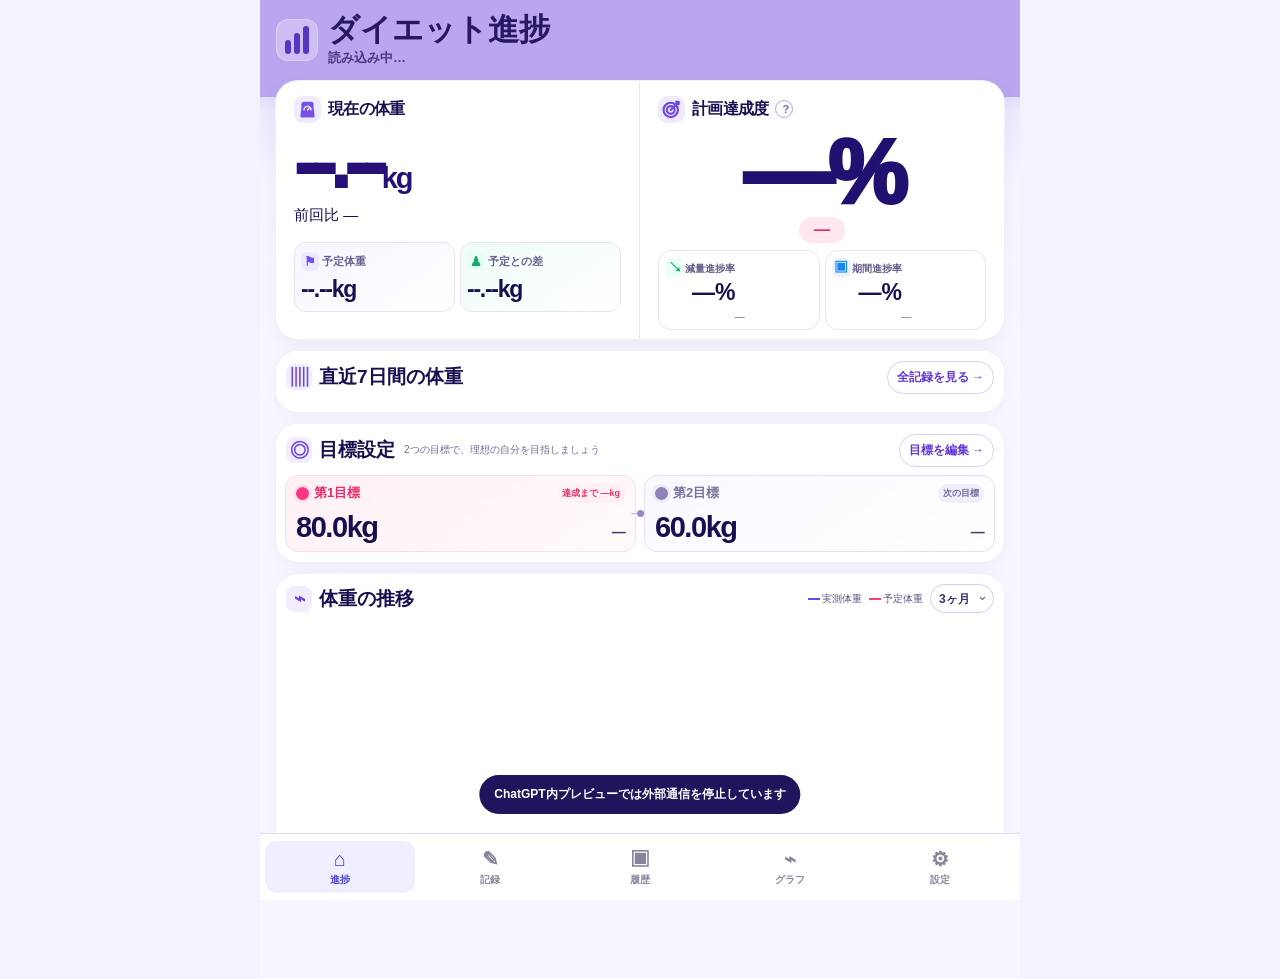
==== index.html @ a307d0df "Add files via upload" ====
<!doctype html>
<html lang="ja">
<head>
  <meta charset="utf-8">
  <meta name="viewport" content="width=device-width,initial-scale=1,viewport-fit=cover">
  <meta name="theme-color" content="#7350e4">
  <meta http-equiv="Cache-Control" content="no-cache, no-store, must-revalidate">
  <meta http-equiv="Pragma" content="no-cache">
  <meta http-equiv="Expires" content="0">
  <meta name="apple-mobile-web-app-capable" content="yes">
  <meta name="apple-mobile-web-app-status-bar-style" content="default">
  <meta name="apple-mobile-web-app-title" content="ダイエット進捗">
  <meta name="diet-dashboard-build" content="v19-plan2-gap2-green-compact-header">
  <link rel="manifest" href="manifest.webmanifest">
  <link rel="apple-touch-icon" href="apple-touch-icon.png">
  <title>ダイエット進捗</title>
<style>
:root{
  --ink:#171052;--muted:#746e8b;--purple:#6e43dc;--purple2:#936bf0;--lav:#f2efff;
  --line:#dedcf0;--bg:#f4f6ff;--green:#0bb66e;--pink:#ff3f7c;--blue:#3473f3;
  --orange:#ff7a18;--red:#df4058;--shadow:0 8px 24px rgba(60,42,125,.08);
}
*{box-sizing:border-box}
html{background:#eef2ff;-webkit-text-size-adjust:100%}
body{margin:0;color:var(--ink);font-family:-apple-system,BlinkMacSystemFont,"Segoe UI","Hiragino Sans","Noto Sans JP",sans-serif;background:linear-gradient(#f7f5ff,#f2f5ff);-webkit-font-smoothing:antialiased}
button,input,select{font:inherit}
button{touch-action:manipulation}
.app{width:min(100%,760px);min-height:100%;margin:0 auto;padding-bottom:calc(84px + env(safe-area-inset-bottom));background:linear-gradient(#f8f7ff,#f2f5ff)}
.topbar{position:relative;overflow:hidden;color:#fff;background:linear-gradient(115deg,#6740d7,#9366f0 60%,#7049dd);padding:calc(18px + env(safe-area-inset-top)) 20px 22px;min-height:130px;box-shadow:0 8px 25px rgba(72,48,160,.14)}
.topbar.compact{min-height:104px}
.brand{display:flex;align-items:center;gap:16px}
.brand-bars{display:flex;align-items:end;gap:5px;height:52px}
.brand-bars i{display:block;width:12px;background:#fff;border-radius:4px}.brand-bars i:nth-child(1){height:25px}.brand-bars i:nth-child(2){height:38px}.brand-bars i:nth-child(3){height:50px}
.topbar h1{margin:0;font-size:34px;line-height:1.05;letter-spacing:.02em}
.topbar p{margin:10px 0 0 55px;font-size:15px;font-weight:700;opacity:.96}
.leaf{position:absolute;border:2px solid rgba(255,255,255,.16);border-radius:100% 0 100% 0;right:35px;top:12px;width:110px;height:56px;transform:rotate(-37deg)}
.page{display:none;padding:14px 12px 24px}.page.active{display:block}
.card{background:#fff;border:1px solid var(--line);border-radius:22px;box-shadow:var(--shadow);overflow:hidden;margin-bottom:14px}
.card-head{min-height:52px;padding:12px 16px;display:flex;align-items:center;justify-content:space-between;gap:10px;background:linear-gradient(90deg,#f0efff,#faf9ff 70%,#f1efff)}
.card-head h2{margin:0;font-size:20px}.card-head .more{border:1px solid #d9d3f4;background:#fff;color:#5b3bb9;border-radius:999px;padding:8px 11px;font-weight:800;font-size:12px}
.current-grid{display:grid;grid-template-columns:1.1fr .9fr}
.current-main{padding:16px 16px;border-right:1px solid var(--line)}
.current-label{font-size:12px;font-weight:800;color:#655b8b}
.big-weight{display:flex;align-items:baseline;gap:6px;margin-top:2px;color:#2a087f}.big-weight strong{font-size:56px;line-height:1;font-weight:900;letter-spacing:-.05em}.big-weight span{font-size:24px;font-weight:900}
.prev{margin-top:10px;font-size:15px}.prev b{font-size:20px;margin-left:6px}.good{color:var(--green)!important}.bad{color:var(--red)!important}.neutral{color:#77718b!important}
.quick-grid{display:grid;grid-template-columns:1fr 1fr;gap:7px;margin-top:11px}.quick{border:1px solid #e4e0f2;background:#faf9ff;border-radius:13px;padding:9px}.quick span{font-size:10px;font-weight:800;color:#75699c;display:block}.quick b{font-size:17px;display:block;margin-top:3px}
.goal-stack{padding:13px 13px}.goal-stack .title{font-size:12px;font-weight:800}.goal-stack .remain{font-size:27px;font-weight:900;margin:2px 0 8px}.goal-chip{display:inline-block;border-radius:999px;padding:4px 8px;font-size:10px;font-weight:900}.goal-chip.g1{background:#ffedf4;color:#e83470}.goal-chip.g2{background:#eefcf5;color:#0a9d61}.goal-line{margin-top:7px;padding-bottom:8px;border-bottom:1px solid #ece9f5}.goal-line:last-child{border:0;padding-bottom:0}.goal-line b{display:block;font-size:18px;margin-top:3px}
.recent-grid{display:grid;grid-template-columns:repeat(7,minmax(0,1fr));gap:5px;padding:9px}.recent{border:1px solid #dfe0f1;border-radius:12px;overflow:hidden;text-align:center}.recent .d{padding:6px 2px;background:#f4f4ff;font-size:10px;line-height:1.25}.recent .w{padding:8px 2px;font-size:12px;font-weight:900}.recent.sat .d{background:#eaf5ff;color:#1b6dde}.recent.sun .d{background:#fff0f5;color:#e62f63}
.progress-row{padding:10px 12px;border-top:1px solid #f0eef7}.progress-row:first-of-type{border-top:0}.phase2{background:linear-gradient(90deg,#effcf6,#fff)}.progress-title{display:flex;justify-content:space-between;gap:8px;align-items:center}.progress-title strong{font-size:16px}.progress-title span{font-size:12px;font-weight:900}.progress-barline{display:grid;grid-template-columns:1fr 56px;gap:8px;align-items:center;margin-top:8px}.track{height:16px;background:#e7e8ef;border-radius:99px;overflow:hidden}.fill{height:100%;border-radius:99px;background:linear-gradient(90deg,#7549e7,#a077ff)}.fill.green{background:linear-gradient(90deg,#19c980,#41df9d)}.pct{font-size:18px;font-weight:900;text-align:right}.caption{font-size:10px;margin-top:6px;color:#4a426a;line-height:1.35}
.stats{display:grid;grid-template-columns:repeat(2,minmax(0,1fr));gap:8px}.stat{min-height:104px;border-radius:18px;padding:11px;border:1px solid rgba(50,40,90,.05)}.stat span{display:block;font-size:11px;font-weight:900}.stat b{display:block;font-size:23px;margin-top:7px}.stat small{display:block;font-size:10px;margin-top:6px}.stat.pink{background:#fff0f5}.stat.mint{background:#ebfff5}.stat.peach{background:#fff1e6}.stat.blue{background:#eef3ff}
.section-title{font-size:19px;font-weight:900;margin:3px 2px 12px}
.note{font-size:12px;color:var(--muted);line-height:1.6}
.action{border:0;border-radius:16px;padding:13px 18px;font-weight:900}.primary{background:linear-gradient(180deg,#5d92ff,#2f6fe8);color:#fff;box-shadow:0 7px 16px rgba(47,111,232,.25)}.secondary{background:#f1eeff;color:#5635af}.danger{background:#fff0f2;color:#cc334b;border:1px solid #ffcfd7}
.record-card{padding:14px}.segment{display:grid;grid-template-columns:1fr 1fr;gap:8px;background:#f3f2fa;border-radius:16px;padding:5px}.segment button{border:0;border-radius:12px;padding:11px;font-weight:900;background:transparent;color:#6e6880}.segment button.active{background:#fff;color:#2e62d8;box-shadow:0 2px 8px rgba(45,49,100,.12)}.segment button.night.active{color:#5643bd}
.date-row{display:flex;align-items:center;gap:8px;margin-top:12px}.date-row input{min-width:0;flex:1;border:1px solid #ddd9ed;border-radius:12px;padding:10px 12px;font-size:16px;color:var(--ink);background:#fff}
.entry-fields{display:grid;gap:10px;margin-top:14px}.entry-field{border:2px solid transparent;background:#f6f6fb;border-radius:16px;padding:10px 12px;display:flex;align-items:center;justify-content:space-between;gap:10px;cursor:pointer}.entry-field.active{border-color:#f1c942;background:#fff7ca}.entry-field span{font-size:13px;font-weight:900}.entry-main{display:flex;align-items:center;gap:10px}.entry-value{font-variant-numeric:tabular-nums;font-size:26px;font-weight:900;white-space:nowrap}.entry-value small{font-size:13px}.entry-back{border:1px solid #dfd8a7;background:#fff9dd;color:#7c6100;border-radius:10px;min-width:40px;height:40px;font-size:18px;font-weight:900;display:inline-flex;align-items:center;justify-content:center}.keypad{display:grid;grid-template-columns:repeat(3,1fr);gap:7px;margin-top:15px}.keypad button{border:1px solid #e2e0ee;background:#fff;border-radius:13px;height:54px;font-size:23px;font-weight:900;box-shadow:0 2px 5px rgba(30,25,70,.05)}.record-actions{display:grid;grid-template-columns:1fr;gap:9px;margin-top:14px}.record-actions .action{width:100%}.edit-delete{display:none}.edit-delete.show{display:block}
.success-box{display:none;margin-top:12px;padding:12px;border-radius:14px;background:#ecfff4;color:#08774a;font-size:13px;font-weight:800}.success-box.show{display:block}
.history-tools{display:flex;gap:8px;justify-content:space-between;align-items:center;margin-bottom:8px}.history-tools button{border:1px solid #d9d3f4;background:#fff;color:#5435b0;border-radius:999px;padding:7px 10px;font-weight:800;font-size:12px}.history-table{background:#fff;border:1px solid var(--line);border-radius:16px;overflow:hidden;box-shadow:0 3px 12px rgba(55,42,120,.04)}.history-head,.history-tr{display:grid;grid-template-columns:1.15fr .8fr 1fr 1fr;gap:0;align-items:stretch}.history-head{background:#f7f6ff;border-bottom:1px solid var(--line)}.history-head div{padding:9px 6px;font-size:11px;font-weight:900;text-align:center;color:#5c5684}.history-tr{border-bottom:1px solid #efedf7}.history-tr:last-child{border-bottom:0}.history-cell{padding:8px 6px;font-size:12px;display:flex;align-items:center;justify-content:center;text-align:center;line-height:1.25}.history-cell.date{font-weight:800}.history-cell.plan{color:#6c48d8;font-weight:800}.history-slot{border:0;background:transparent;color:inherit;display:flex;flex-direction:column;align-items:center;justify-content:center;padding:8px 4px;font:inherit;line-height:1.2;width:100%}.history-slot b{font-size:15px}.history-slot small{font-size:10px;color:#6e6880;margin-top:2px}.history-slot.empty{color:#aaa6b5}.history-slot.empty small{color:#aaa6b5}
.graph-card{padding:12px}.tabs{display:grid;grid-template-columns:repeat(5,1fr);border:1px solid #d7d3eb;border-radius:13px;overflow:hidden}.tabs button{border:0;border-right:1px solid #d7d3eb;background:#fff;color:#30236e;padding:10px 2px;font-size:11px;font-weight:900}.tabs button:last-child{border:0}.tabs button.active{background:linear-gradient(90deg,#7650e3,#8a61e9);color:#fff}.legend{display:flex;gap:12px;flex-wrap:wrap;font-size:10px;margin:12px 2px}.legend i{display:inline-block;width:18px;border-top:3px solid #6947df;margin-right:4px}.legend i.plan{border-color:#ff5791;border-top-style:dashed}.chart{width:100%;height:auto;display:block}
.change-grid{display:grid;grid-template-columns:repeat(3,1fr);gap:8px;margin-top:10px}.change{background:#f7f6ff;border-radius:13px;padding:10px;text-align:center}.change span{font-size:10px;color:#77718b}.change b{display:block;margin-top:4px;font-size:17px}
.settings-card{padding:15px}.form-group{margin-bottom:16px}.form-group label{display:block;font-size:12px;font-weight:900;margin-bottom:7px}.form-grid{display:grid;grid-template-columns:1fr 1fr;gap:8px}.input{width:100%;border:1px solid #ddd9ed;background:#fff;border-radius:12px;padding:11px 12px;font-size:16px;color:var(--ink)}.setting-actions{display:grid;gap:9px}.auth-note{background:#fff9df;border:1px solid #f4df8b;border-radius:13px;padding:11px;font-size:11px;line-height:1.5;color:#705f22}
.cache-status{font-size:10px;color:#77718b;margin-top:8px}
.bottom-nav{position:fixed;left:50%;transform:translateX(-50%);bottom:0;width:min(100%,760px);z-index:50;display:grid;grid-template-columns:repeat(5,1fr);background:rgba(255,255,255,.96);border-top:1px solid #dedcf0;padding:7px 5px calc(7px + env(safe-area-inset-bottom));backdrop-filter:blur(12px)}
.bottom-nav button{border:0;background:transparent;color:#8a849b;min-height:52px;border-radius:12px;font-size:10px;font-weight:800}.bottom-nav button b{display:block;font-size:20px;line-height:1.1;margin-bottom:3px}.bottom-nav button.active{color:#4b43d4;background:#f0efff}
.toast{position:fixed;left:50%;bottom:calc(86px + env(safe-area-inset-bottom));transform:translateX(-50%) translateY(20px);z-index:80;background:#20155d;color:#fff;padding:11px 15px;border-radius:999px;font-size:12px;font-weight:800;opacity:0;pointer-events:none;transition:.2s;max-width:90%;text-align:center}.toast.show{opacity:1;transform:translateX(-50%) translateY(0)}
.modal-wrap{display:none;position:fixed;inset:0;z-index:100;background:rgba(20,14,55,.38);align-items:flex-end;justify-content:center}.modal-wrap.show{display:flex}.modal{width:min(100%,520px);background:#fff;border-radius:24px 24px 0 0;padding:20px 18px calc(18px + env(safe-area-inset-bottom));box-shadow:0 -10px 30px rgba(20,14,55,.2)}.modal h3{margin:0 0 8px;font-size:20px}.modal p{font-size:12px;color:var(--muted);line-height:1.5}.modal .action{width:100%;margin-top:10px}
.loading{opacity:.55}
@media(min-width:760px){.page{padding:18px 20px 30px}.stats{grid-template-columns:repeat(4,1fr)}.record-card{max-width:500px;margin-left:auto;margin-right:auto}.history-list{grid-template-columns:1fr 1fr}.topbar h1{font-size:40px}.big-weight strong{font-size:76px}.current-grid{grid-template-columns:1.15fr .85fr}}

/* ===== v12 home redesign: latest approved mockup ===== */
.home-dashboard .card{border-radius:24px}
.home-summary{overflow:hidden;background:rgba(255,255,255,.98)}
.home-summary-grid{display:grid;grid-template-columns:1.03fr .97fr}
.home-current{padding:18px 18px 16px;border-right:1px solid #e9e5f6;min-width:0}
.home-current-head,.achievement-head,.goal-section-head,.trend-head{display:flex;align-items:center;gap:10px;font-weight:900;color:#171052}
.home-current-head{font-size:17px}
.home-icon{width:34px;height:34px;border-radius:11px;display:grid;place-items:center;background:linear-gradient(145deg,#efeaff,#faf8ff);color:#7048e8;font-size:19px;flex:0 0 auto}
.home-weight{display:flex;align-items:baseline;white-space:nowrap;color:#261078;margin-top:12px;line-height:.95}
.home-weight strong{font-size:clamp(52px,14vw,78px);font-weight:950;letter-spacing:-.055em}
.home-weight span{font-size:clamp(22px,6vw,34px);font-weight:900;margin-left:3px}
.home-prev{margin-top:12px;font-size:16px;white-space:nowrap}.home-prev b{font-size:21px;margin-left:7px}
.home-mini-grid{display:grid;grid-template-columns:1fr 1fr;gap:8px;margin-top:15px}
.home-mini{padding:11px 10px;border:1px solid #e7e3f4;border-radius:16px;background:linear-gradient(180deg,#fbfaff,#f7f5ff);min-width:0}
.home-mini:nth-child(2){background:linear-gradient(180deg,#f3fff9,#f7fffb)}
.home-mini span{display:block;font-size:10px;font-weight:850;color:#6b6190}.home-mini b{display:block;font-size:20px;margin-top:4px;white-space:nowrap;letter-spacing:-.02em}
.achievement-panel{padding:18px 16px 15px;min-width:0}
.achievement-head{font-size:17px}.achievement-help{margin-left:auto;width:22px;height:22px;border:1px solid #bdb4dd;border-radius:50%;display:grid;place-items:center;font-size:12px;color:#7669aa}
.achievement-value{font-size:clamp(54px,15vw,82px);line-height:.96;font-weight:950;letter-spacing:-.055em;color:#21106f;text-align:center;margin:16px 0 7px;white-space:nowrap}
.achievement-status{width:max-content;margin:0 auto;padding:6px 18px;border-radius:999px;background:#ffe9f1;color:#e7336a;font-size:17px;font-weight:900}
.achievement-note{margin-top:12px;padding:10px 11px;border-radius:13px;background:#fff0f5;color:#dd315f;font-size:11px;font-weight:750;line-height:1.45}
.achievement-subgrid{display:grid;grid-template-columns:1fr 1fr;gap:8px;margin-top:10px}
.achievement-sub{border:1px solid #e5e2f2;border-radius:14px;padding:10px;background:#fff;min-width:0}.achievement-sub span{font-size:10px;font-weight:850;color:#645a88}.achievement-sub b{display:block;margin-top:4px;font-size:19px;white-space:nowrap}.achievement-sub small{display:block;margin-top:4px;font-size:9px;color:#7a748e}
.home-recent .card-head{min-height:48px}.home-recent .recent-grid{grid-template-columns:repeat(4,minmax(0,1fr));gap:8px;padding:10px 12px 12px}.home-recent .recent{border-radius:15px;min-width:0}.home-recent .recent .d{padding:7px 2px;font-size:11px}.home-recent .recent .w{padding:9px 2px;font-size:16px;white-space:nowrap;letter-spacing:-.025em}.home-recent .recent:nth-child(7){grid-column:auto!important}
.goal-settings-card .card-head{min-height:48px}.goal-settings-wrap{display:grid;grid-template-columns:1fr 1fr;gap:9px;padding:10px 12px 12px}.goal-box{position:relative;border:1px solid #e7e3f4;border-radius:16px;padding:12px;background:#fff;min-width:0}.goal-box.g1{background:linear-gradient(135deg,#fff7fa,#fff)}.goal-box.g2{background:linear-gradient(135deg,#f4fff9,#fff)}.goal-badge{display:inline-flex;align-items:center;gap:6px;border-radius:999px;padding:5px 9px;font-size:10px;font-weight:900}.goal-box.g1 .goal-badge{background:#ffe8f0;color:#e83268}.goal-box.g2 .goal-badge{background:#e8fff4;color:#0b9f64}.goal-box strong{display:block;font-size:26px;margin-top:8px;white-space:nowrap}.goal-box .date{font-size:12px;margin-top:5px;color:#37305d}.goal-box .remain-pill{position:absolute;right:9px;top:10px;padding:5px 7px;border-radius:10px;background:#fff0f5;color:#e7336a;font-size:9px;font-weight:900}
.home-trend-card .card-head{min-height:48px}.home-trend-card .graph-card{padding:10px 12px 12px;border:0;box-shadow:none;margin:0;border-radius:0}.home-trend-card .tabs{max-width:310px;margin-left:auto}.home-trend-card .tabs button{font-size:10px;padding:8px 2px}.home-trend-card .chart{max-height:260px}
.home-dashboard .stats,.home-dashboard .goals-panel-old{display:none!important}
@media(max-width:700px){
  .home-dashboard{padding-top:12px}
  .home-summary-grid{grid-template-columns:1fr 1fr}
  .home-current{padding:15px 13px 14px}
  .achievement-panel{padding:15px 12px 13px}
  .home-current-head,.achievement-head{font-size:15px;gap:7px}
  .home-icon{width:30px;height:30px;border-radius:9px;font-size:16px}
  .home-weight{margin-top:10px}.home-weight strong{font-size:clamp(45px,13vw,62px)}.home-weight span{font-size:clamp(19px,5vw,26px)}
  .home-prev{font-size:13px}.home-prev b{font-size:17px;margin-left:4px}
  .home-mini-grid{gap:6px;margin-top:12px}.home-mini{padding:9px 7px}.home-mini b{font-size:16px}
  .achievement-value{font-size:clamp(46px,14vw,65px);margin:14px 0 6px}.achievement-status{font-size:14px;padding:5px 14px}
  .achievement-note{font-size:9.5px;padding:8px;margin-top:10px}.achievement-subgrid{gap:6px}.achievement-sub{padding:8px 7px}.achievement-sub b{font-size:16px}.achievement-sub small{font-size:8px}
  .home-recent .recent-grid{grid-template-columns:repeat(4,minmax(0,1fr));gap:7px}.home-recent .recent{grid-column:auto!important}
  .goal-settings-wrap{grid-template-columns:1fr 1fr;gap:7px}.goal-box{padding:10px}.goal-box strong{font-size:22px}.goal-box .date{font-size:10px}.goal-box .remain-pill{font-size:8px;right:7px;top:8px}
}


/* ===== v13: final illustrated iPhone-home layout ===== */
:root{--ink:#161050;--muted:#786f97;--purple:#6d3fe7;--line:#e4e0f5;--shadow:0 6px 22px rgba(76,60,146,.065)}
html,body{background:#f2f3ff}
.app{background:linear-gradient(180deg,#f1f2ff 0%,#f7f8ff 100%);}
 .topbar{background:#b9a6ee;color:#281763;min-height:0;padding:calc(22px + env(safe-area-inset-top)) 20px 48px;isolation:isolate;box-shadow:none}
.topbar.compact{padding:calc(15px + env(safe-area-inset-top)) 18px 17px;min-height:0}
.topbar .brand{z-index:2;position:relative;gap:13px}
.topbar .brand-bars{height:48px;gap:5px}
.topbar .brand-bars i{width:12px}
.topbar .brand-bars i:nth-child(1){height:24px}.topbar .brand-bars i:nth-child(2){height:34px}.topbar .brand-bars i:nth-child(3){height:47px}
.topbar h1{font-size:clamp(25px,7.4vw,35px);font-weight:900;white-space:nowrap;letter-spacing:0}
.topbar p{position:relative;z-index:2;margin:10px 0 0 57px;font-size:clamp(12px,3.6vw,16px);font-weight:650;white-space:nowrap}

.page.home-dashboard{padding:0 11px 16px;position:relative;z-index:4;margin-top:-23px}
.home-dashboard .card{border:1px solid rgba(239,237,253,.85);border-radius:23px;background:#fff;margin-bottom:10px;box-shadow:0 6px 20px rgba(79,69,134,.055)}
.home-summary-grid{grid-template-columns:1fr 1fr}
.home-current{padding:10px 8px 11px 13px;border-right:1px solid #e8e5f4}
.achievement-panel{padding:10px 10px 9px 9px}
.home-current-head,.achievement-head{font-size:clamp(12px,3.5vw,16px);gap:7px;white-space:nowrap;letter-spacing:-.045em}
.home-icon{width:27px;height:27px;border-radius:9px;font-size:17px;background:#efebff;flex:0 0 27px;display:grid;place-items:center}
.home-icon svg{width:21px;height:21px}
.achievement-help{margin-left:0;width:18px;height:18px;flex:0 0 18px;background:#fff;font-size:11px;border:1.5px solid #b8a8e5;cursor:pointer}
.home-weight{margin-top:8px;gap:0;white-space:nowrap;max-width:100%;align-items:baseline}
.home-weight strong{font-size:clamp(35px,11.3vw,67px);font-weight:950;letter-spacing:-.074em}
.home-weight span{font-size:clamp(16px,4.45vw,26px);margin-left:1px;letter-spacing:-.075em}
.home-prev{font-size:clamp(11px,3vw,15px);margin-top:9px;white-space:nowrap}
.home-prev b{font-size:clamp(12px,3.8vw,17px);margin-left:2px;white-space:nowrap}
.home-mini-grid{margin-top:17px;gap:5px}
.home-mini{padding:9px 6px 8px;border-radius:12px;background:linear-gradient(145deg,#f7f5ff,#fff);min-height:57px}
.home-mini:nth-child(2){background:linear-gradient(145deg,#effcf8,#fff)}
.home-mini .mini-title{display:flex;align-items:center;gap:3px;min-width:0;white-space:nowrap}
.home-mini span{font-size:clamp(8px,2.5vw,11px);font-weight:850}
.home-mini .mini-icon{width:18px;height:19px;flex:0 0 18px;border-radius:6px;display:grid;place-items:center;font-size:13px;background:#edeaff;color:#734eea}
.home-mini .gap-icon{background:#e7fff2;color:#13aa72}
.home-mini b{margin-top:5px;font-size:clamp(13px,3.55vw,20px);white-space:nowrap;letter-spacing:-.045em}
.achievement-value{font-size:clamp(50px,15.3vw,85px);line-height:.9;margin:10px auto 3px;font-weight:950;letter-spacing:-.065em}
.achievement-status{background:#ffe6ef;color:#e42965!important;font-size:clamp(12px,3.3vw,16px);font-weight:900;padding:4px 15px}
.achievement-status.bad{background:#fff0e2;color:#cc5b2f!important}
.achievement-status.good{background:#eafbf2;color:#0a9d61!important}
.achievement-note{margin-top:8px;display:flex;align-items:center;gap:6px;padding:7px 6px;border-radius:11px;background:#fff0f5;color:#ec356e;font-weight:800;font-size:clamp(8px,2.15vw,11px);line-height:1.4}
.alert-mark{display:grid;place-items:center;width:17px;height:17px;flex:0 0 17px;border:2px solid #ff3782;border-radius:50%;font-size:11px}
.achievement-subgrid{gap:5px;margin-top:6px}
.achievement-sub{position:relative;padding:7px 4px 7px 6px;border-radius:13px;min-height:67px}
.achievement-sub .sub-icon{display:inline-grid;place-items:center;width:19px;height:19px;border-radius:6px;font-size:14px;font-weight:900;margin-right:1px}
.achievement-sub .sub-icon.mint{background:#ecfff6;color:#05af70}
.achievement-sub .sub-icon.blue{background:#e9f4ff;color:#1884ec}
.achievement-sub .sub-title{font-size:clamp(8px,2.2vw,10px);white-space:nowrap;display:inline}
.achievement-sub b{font-size:clamp(16px,4.4vw,23px);line-height:1.1;margin:3px 0 0 27px;white-space:nowrap}
.achievement-sub small{font-size:clamp(8px,2.1vw,10px);margin-top:5px;text-align:center;white-space:nowrap}
.home-dashboard .card-head{background:#fff;min-height:0;padding:10px 10px 7px;gap:6px}
.home-dashboard .card-head h2{display:flex;align-items:center;gap:7px;font-size:clamp(14px,3.7vw,19px);font-weight:900;white-space:nowrap}
.section-glyph{display:inline-grid;place-items:center;width:26px;height:26px;flex:0 0 26px;border-radius:8px;font-size:19px;background:#f1edff;color:#7046e7;line-height:1}
.home-dashboard .more{padding:7px 9px;font-size:clamp(9px,2.4vw,12px);white-space:nowrap;border-color:#d9cef7;color:#6236d6}
.home-recent .card-head{min-height:0}
.home-recent .recent-grid{grid-template-columns:repeat(4,minmax(0,1fr));gap:6px;padding:1px 9px 10px}
.home-recent .recent{border-radius:12px;min-width:0;background:linear-gradient(135deg,#f9f8ff,#fff)}
.home-recent .recent .d{background:transparent;padding:8px 1px 1px;font-size:clamp(9px,2.4vw,12px);line-height:1.25;white-space:nowrap}
.home-recent .recent .w{padding:1px 1px 8px;font-size:clamp(15px,4.2vw,21px);line-height:1.25;white-space:nowrap}
.home-recent .recent.sat{background:#eaf7ff;border-color:#c4e4ff}.home-recent .recent.sat .d{color:#1884e7}
.home-recent .recent.sun{background:#fff1f6;border-color:#ffd7e5}.home-recent .recent.sun .d{color:#f42e70}
.goal-settings-card .card-head{min-height:0}
.goal-head-note{font-size:clamp(8px,2.1vw,10px);font-weight:500;letter-spacing:0;color:#75699a;margin-left:2px;white-space:nowrap}
.goal-settings-wrap{grid-template-columns:1fr 8px 1fr;gap:0;padding:1px 9px 10px;align-items:stretch}
.goal-box{padding:8px 10px;border-radius:13px;min-width:0}
.goal-box.g1{background:linear-gradient(145deg,#fff1f6,#fffafa);border-color:#ffdce7}
.goal-box.g2{background:linear-gradient(145deg,#f9f8ff,#fff);border-color:#e5def6}
.goal-label{display:flex;align-items:center;gap:5px;white-space:nowrap;font-size:clamp(10px,2.7vw,13px);font-weight:900}
.goal-box.g1 .goal-label{color:#eb2b6b}.goal-box.g2 .goal-label{color:#77719e}
.goal-dot{width:13px;height:13px;flex:0 0 13px;border-radius:50%;background:#ff3783;box-shadow:0 0 0 3px #ffe3ed}
.g2 .goal-dot{background:#9183ba;box-shadow:0 0 0 3px #efecfb}
.goal-box .remain-pill{position:static;padding:3px 5px;border-radius:9px;margin-left:auto;font-size:clamp(7px,1.9vw,9px);white-space:nowrap}
.goal-details{display:flex;align-items:baseline;gap:4px;justify-content:space-between;white-space:nowrap;margin:9px 0 0}
.goal-box strong{display:block;white-space:nowrap;font-size:clamp(17px,4.5vw,24px);margin:0;letter-spacing:-.05em;line-height:1.1}
.goal-box .date{font-size:clamp(8px,2.1vw,11px);white-space:nowrap;color:#463966;margin:0;font-weight:650;letter-spacing:-.06em}
.goal-connector{display:flex;align-items:center;justify-content:center;position:relative}.goal-connector:before{content:'';height:1px;width:18px;background:#c1b3e5;position:absolute}.goal-connector span{width:7px;height:7px;border-radius:50%;background:#9886c8;z-index:1}
.home-trend-card .card-head{display:flex;align-items:center;flex-wrap:wrap;gap:4px;padding-bottom:2px}
.trend-ctrl{margin-left:auto;display:flex;align-items:center;gap:7px;min-width:0}
.trend-legend{display:flex;align-items:center;gap:7px;color:#5d527f;font-size:clamp(8px,2.15vw,10px);white-space:nowrap}
.trend-legend span{display:inline-flex;align-items:center;gap:2px}.trend-legend i{display:inline-block;width:12px;border-top:2px solid #7047e6}.trend-legend .plan{border-top:2px dashed #fc3d7f}
.trend-select-label{position:relative;white-space:nowrap}.trend-select-label select{appearance:none;border:1px solid #d7cafa;border-radius:99px;padding:6px 18px 6px 8px;min-height:29px;background:#fff;font-size:clamp(10px,2.5vw,12px);font-weight:900;color:#43316c}.trend-select-label:after{content:'⌄';position:absolute;right:6px;top:4px;font-size:13px;color:#6957a0;pointer-events:none}
.home-trend-card .graph-card{padding:0 5px 5px}.home-trend-card svg.chart{width:100%;height:auto;display:block;max-height:none}
.home-dashboard .card:last-child{margin-bottom:5px}

/* v14: deliberately plain lavender header (no scenery or slogan). */
.topbar .brand-bars i{background:#5636be}
.topbar p{color:#33216f;opacity:1}
/* Planned weights are calculated at full precision and displayed with two decimals. */
.home-mini b{font-size:clamp(11px,3.15vw,17px);white-space:nowrap;letter-spacing:-.055em;font-variant-numeric:tabular-nums}
.home-mini .mini-icon{flex-shrink:0}
.history-cell.plan{font-variant-numeric:tabular-nums;white-space:nowrap}

/* ===== v16: unified header + goal-phase emphasis ===== */
.topbar{
  background:#b9a6ee;
  color:#281763;
  padding:calc(15px + env(safe-area-inset-top)) 16px 28px;
  border-radius:0 0 22px 22px;
  box-shadow:0 5px 16px rgba(74,55,139,.08);
}
.topbar.compact{padding:calc(11px + env(safe-area-inset-top)) 16px 13px;border-radius:0 0 18px 18px}
.topbar .brand{display:flex;align-items:center;gap:11px}
.topbar .brand-bars{
  width:46px;height:46px;flex:0 0 46px;padding:8px;
  display:flex;align-items:flex-end;justify-content:center;gap:3px;
  border-radius:14px;background:rgba(255,255,255,.38);
  box-shadow:inset 0 0 0 1px rgba(255,255,255,.34);
}
.topbar .brand-bars i{width:6px;border-radius:3px;background:#5636be}
.topbar .brand-bars i:nth-child(1){height:15px}.topbar .brand-bars i:nth-child(2){height:22px}.topbar .brand-bars i:nth-child(3){height:29px}
.topbar .brand-copy{min-width:0;display:flex;flex-direction:column;justify-content:center;gap:4px}
.topbar h1{font-size:clamp(24px,7vw,33px);line-height:1.05;letter-spacing:0;margin:0}
.topbar p{position:static;margin:0;font-size:clamp(11px,3.15vw,14px);line-height:1.25;font-weight:650;color:#4a397c;white-space:nowrap;overflow:hidden;text-overflow:ellipsis}
.page.home-dashboard{margin-top:-12px}
.goal-box{transition:border-color .18s ease,box-shadow .18s ease,opacity .18s ease}
.goal-box.current-goal{border-color:#c7baf3;box-shadow:0 0 0 2px rgba(105,72,219,.10)}
.goal-box.g2.current-goal{background:linear-gradient(145deg,#effcf6,#fff);border-color:#bfead5;box-shadow:0 0 0 2px rgba(11,182,110,.09)}
.goal-box.completed-goal{opacity:.78}
.goal2-status-pill{background:#f1eefb!important;color:#75699a!important}
.goal-box.g2.current-goal .goal2-status-pill{background:#e5faef!important;color:#078b55!important}
.goal-box.g1.completed-goal .remain-pill{background:#eafbf2;color:#078b55}
/* v18: force the seven recent cards into exactly 4 + 3 on iPhone widths. */
@media(max-width:700px){
  .home-recent .recent-grid{display:grid!important;grid-template-columns:repeat(4,minmax(0,1fr))!important;grid-template-rows:auto auto!important;grid-auto-flow:row!important;gap:6px!important}
  .home-recent .recent{min-width:0!important;width:auto!important}
  .home-recent .recent:nth-child(1){grid-column:1!important;grid-row:1!important}
  .home-recent .recent:nth-child(2){grid-column:2!important;grid-row:1!important}
  .home-recent .recent:nth-child(3){grid-column:3!important;grid-row:1!important}
  .home-recent .recent:nth-child(4){grid-column:4!important;grid-row:1!important}
  .home-recent .recent:nth-child(5){grid-column:1!important;grid-row:2!important}
  .home-recent .recent:nth-child(6){grid-column:2!important;grid-row:2!important}
  .home-recent .recent:nth-child(7){grid-column:3!important;grid-row:2!important}
}

/* retain normal tab and tools layout on the other four pages */
@media(min-width:640px){
  .page.home-dashboard{padding:0 15px 18px;margin-top:-12px}.home-current{padding:15px 18px}.achievement-panel{padding:15px 18px}
  .home-weight strong{font-size:70px}.home-weight span{font-size:29px}
  .home-mini b{font-size:23px}.achievement-value{font-size:90px}
  .home-recent .recent .d{font-size:14px}.home-recent .recent .w{font-size:23px}
  .goal-box strong{font-size:29px}.goal-box .date{font-size:14px}
}
@media(max-width:360px){
  .topbar{padding-left:15px;padding-right:15px}.topbar h1{font-size:25px}
  .page.home-dashboard{padding:0 7px 16px}.home-current{padding-left:10px;padding-right:6px}.achievement-panel{padding-left:7px;padding-right:7px}
  .home-weight strong{font-size:35px}.home-weight span{font-size:16px}
  .home-current-head,.achievement-head{font-size:12px;gap:4px}
  .home-mini b{font-size:11px}.achievement-sub .sub-title{font-size:8px}
  .goal-box{padding:7px}.goal-box strong{font-size:16px}.goal-box .date{font-size:8px}
  .goal-head-note{display:none}
}


/* ===== v19: authoritative mobile polish ===== */
/* Keep the header plain lavender, but visually connect it to the dashboard below. */
.topbar{
  background:#b9a6ee!important;
  border-radius:0!important;
  box-shadow:none!important;
  padding:calc(14px + env(safe-area-inset-top)) 14px 31px!important;
}
.topbar .brand{
  max-width:732px;
  margin:0 auto;
  padding:0 2px;
  gap:10px!important;
}
.topbar .brand-bars{
  width:42px!important;height:42px!important;flex:0 0 42px!important;
  padding:7px!important;border-radius:12px!important;
  background:rgba(255,255,255,.28)!important;
  box-shadow:inset 0 0 0 1px rgba(255,255,255,.24)!important;
}
.topbar .brand-bars i{width:6px!important}
.topbar .brand-bars i:nth-child(1){height:14px!important}
.topbar .brand-bars i:nth-child(2){height:21px!important}
.topbar .brand-bars i:nth-child(3){height:28px!important}
.topbar .brand-copy{gap:3px!important}
.topbar h1{font-size:clamp(23px,6.6vw,31px)!important;line-height:1.05!important}
.topbar p{font-size:clamp(10px,2.9vw,13px)!important;color:#4a397c!important}
main{
  background:linear-gradient(180deg,#d9d0f6 0,#ececff 34px,#f4f5ff 96px,#f7f8ff 180px);
}
.page.home-dashboard{
  margin-top:-17px!important;
  padding-top:0!important;
}
.home-dashboard .card:first-child{
  box-shadow:0 7px 20px rgba(79,69,134,.07)!important;
}
.topbar.compact{
  padding:calc(10px + env(safe-area-inset-top)) 14px 12px!important;
}

/* The old warning block must never occupy space, even if stale markup is present. */
.achievement-note{display:none!important;margin:0!important;padding:0!important;height:0!important;min-height:0!important;overflow:hidden!important}
.achievement-panel{padding-bottom:9px!important}
.achievement-subgrid{margin-top:7px!important}

/* Make the "先行" state unmistakably green. */
#achievementStatus.good{
  color:#078b55!important;
  background:#e5faef!important;
  border:1px solid #bfead5!important;
}

/* Planned weight and its gap are display-only rounded to 2 decimals. */
#homePlan,#homeGap{font-variant-numeric:tabular-nums}

@media(max-width:700px){
  .topbar{padding-left:11px!important;padding-right:11px!important}
  .topbar .brand{padding:0 3px}
  .page.home-dashboard{margin-top:-16px!important}
}

</style>
</head>
<body>
<div class="app" id="app">
  <header class="topbar" id="topbar">
    <div class="brand">
      <div class="brand-bars" aria-hidden="true"><i></i><i></i><i></i></div>
      <div class="brand-copy">
        <h1 id="pageTitle">ダイエット進捗</h1>
        <p id="pageSubtitle">読み込み中…</p>
      </div>
    </div>
  </header>

  <main>
    <section class="page active home-dashboard" data-page="home">
      <section class="card home-summary">
        <div class="home-summary-grid">
          <div class="home-current">
            <div class="home-current-head"><span class="home-icon scale-icon" aria-hidden="true"><svg viewBox="0 0 24 24" fill="none"><path d="M5 8V5.8C5 4.3 6.3 3 7.8 3h8.4C17.7 3 19 4.3 19 5.8V8M5.2 8h13.6l1.3 11.8c.1.8-.5 1.2-1.2 1.2H5.1c-.7 0-1.3-.4-1.2-1.2L5.2 8Z" fill="currentColor" opacity=".95"/><path d="M8 12.5a4 4 0 0 1 8 0" stroke="white" stroke-width="1.5" stroke-linecap="round"/><path d="M12 12.5l2-2" stroke="white" stroke-width="1.5" stroke-linecap="round"/></svg></span><span>現在の体重</span></div>
            <div class="home-weight"><strong id="homeWeight">--.--</strong><span>kg</span></div>
            <div class="home-prev" id="homePrev">前回比 —</div>
            <div class="home-mini-grid">
              <div class="home-mini"><div class="mini-title"><span class="mini-icon flag-icon" aria-hidden="true">⚑</span><span>予定体重</span></div><b id="homePlan">--.--kg</b></div>
              <div class="home-mini"><div class="mini-title"><span class="mini-icon gap-icon" aria-hidden="true">♟</span><span>予定との差</span></div><b id="homeGap">--.--kg</b></div>
            </div>
          </div>
          <div class="achievement-panel">
            <div class="achievement-head"><span class="home-icon" aria-hidden="true"><svg viewBox="0 0 24 24" fill="none"><circle cx="11.1" cy="12.5" r="8.2" stroke="currentColor" stroke-width="2.5"/><circle cx="11.1" cy="12.5" r="4.4" stroke="currentColor" stroke-width="2.5"/><path d="m11 12.5 9.2-9.2m-2.8 0h2.8v2.8" stroke="currentColor" stroke-width="2.5" stroke-linecap="round" stroke-linejoin="round"/></svg></span><span>計画達成度</span><button type="button" class="achievement-help" id="achievementHelp" aria-label="計画達成度の説明">?</button></div>
            <div class="achievement-value" id="achievementValue">—%</div>
            <div class="achievement-status" id="achievementStatus">—</div>
            <div class="achievement-subgrid">
              <div class="achievement-sub"><span class="sub-icon mint" aria-hidden="true">↘</span><span class="sub-title">減量進捗率</span><b id="weightProgressPct">—%</b><small id="weightProgressDetail">—</small></div>
              <div class="achievement-sub"><span class="sub-icon blue" aria-hidden="true">▣</span><span class="sub-title">期間進捗率</span><b id="timeProgressPct">—%</b><small id="timeProgressDetail">—</small></div>
            </div>
          </div>
        </div>
      </section>

      <section class="card home-recent">
        <div class="card-head"><h2><span class="section-glyph" aria-hidden="true">▥</span>直近7日間の体重</h2><button class="more" data-goto="history" type="button">全記録を見る →</button></div>
        <div id="recentGrid" class="recent-grid"></div>
      </section>

      <section class="card goal-settings-card">
        <div class="card-head"><h2><span class="section-glyph" aria-hidden="true">◎</span>目標設定<span class="goal-head-note">2つの目標で、理想の自分を目指しましょう</span></h2><button class="more" data-goto="settings" type="button">目標を編集 →</button></div>
        <div class="goal-settings-wrap">
          <article class="goal-box g1" id="goal1Box">
            <div class="goal-label"><span class="goal-dot"></span><span>第1目標</span><span class="remain-pill" id="goal1RemainPill">達成まで —kg</span></div>
            <div class="goal-details"><strong id="g1Top">80.0kg</strong><span class="date" id="g1DateTop">—</span></div>
          </article>
          <div class="goal-connector" aria-hidden="true"><span></span></div>
          <article class="goal-box g2" id="goal2Box">
            <div class="goal-label"><span class="goal-dot"></span><span>第2目標</span><span class="remain-pill goal2-status-pill" id="goal2StatusPill">次の目標</span></div>
            <div class="goal-details"><strong id="g2Top">60.0kg</strong><span class="date" id="g2DateTop">—</span></div>
          </article>
        </div>
      </section>

      <section class="card home-trend-card">
        <div class="card-head trend-header"><h2><span class="section-glyph" aria-hidden="true">⌁</span>体重の推移</h2><div class="trend-ctrl"><div class="trend-legend"><span><i class="actual"></i>実測体重</span><span><i class="plan"></i>予定体重</span></div><label class="trend-select-label"><select id="homeGraphSelect" aria-label="グラフ期間"><option value="1m">1ヶ月</option><option value="3m" selected>3ヶ月</option><option value="6m">6ヶ月</option><option value="1y">1年</option><option value="all">全期間</option></select></label></div></div>
        <div class="graph-card">
          <svg id="homeChartSvg" class="chart" viewBox="0 0 760 265" role="img" aria-label="実測体重と予定体重の推移"></svg>
        </div>
      </section>
    </section>

    <section class="page" data-page="record">
      <h2 class="section-title" id="recordHeading">体重記録</h2>
      <section class="card record-card">
        <div class="segment" aria-label="朝夜選択">
          <button type="button" id="slotMorning">☀　朝</button>
          <button type="button" class="night" id="slotNight">☾　夜</button>
        </div>
        <div class="date-row"><input type="date" id="recordDate"></div>

        <div class="entry-fields">
          <div class="entry-field active" id="weightField" role="button" tabindex="0">
            <span>体重</span>
            <div class="entry-main">
              <div class="entry-value"><b id="weightValue">0.0</b> <small>kg</small></div>
              <button type="button" class="entry-back" data-backspace-field="weight" aria-label="体重を1文字削除">⌫</button>
            </div>
          </div>
          <div class="entry-field" id="bodyFatField" role="button" tabindex="0">
            <span>体脂肪率</span>
            <div class="entry-main">
              <div class="entry-value"><b id="bodyFatValue">0.0</b> <small>%</small></div>
              <button type="button" class="entry-back" data-backspace-field="bodyFat" aria-label="体脂肪率を1文字削除">⌫</button>
            </div>
          </div>
        </div>

        <div class="keypad" id="keypad">
          <button type="button" data-key="1">1</button><button type="button" data-key="2">2</button><button type="button" data-key="3">3</button>
          <button type="button" data-key="4">4</button><button type="button" data-key="5">5</button><button type="button" data-key="6">6</button>
          <button type="button" data-key="7">7</button><button type="button" data-key="8">8</button><button type="button" data-key="9">9</button>
          <button type="button" data-key="C">C</button><button type="button" data-key="0">0</button><button type="button" data-key=".">.</button>
        </div>

        <div class="record-actions">
          <button class="action primary" type="button" id="saveRecord">保存する</button>
          <button class="action danger edit-delete" type="button" id="deleteRecord">この記録を削除</button>
        </div>
        <div class="success-box" id="recordSuccess"></div>
      </section>
    </section>

    <section class="page" data-page="history">
      <div class="history-tools">
        <h2 class="section-title" style="margin:0">全記録</h2>
        <button type="button" id="historySort">新しい順</button>
      </div>
      <p class="note">履歴は閲覧専用です。修正する場合は「記録」で同じ日付・朝／夜を選び、再度保存してください。</p>
      <div id="historyList"></div>
    </section>

    <section class="page" data-page="graph">
      <h2 class="section-title">グラフ</h2>
      <section class="card graph-card">
        <div class="tabs" id="graphTabs">
          <button type="button" data-range="1m">1ヶ月</button>
          <button type="button" data-range="3m" class="active">3ヶ月</button>
          <button type="button" data-range="6m">6ヶ月</button>
          <button type="button" data-range="1y">1年</button>
          <button type="button" data-range="all">全期間</button>
        </div>
        <div class="legend"><span><i></i>実測体重</span><span><i class="plan"></i>予定体重</span></div>
        <svg id="chartSvg" class="chart" viewBox="0 0 760 350" role="img" aria-label="体重グラフ"></svg>
        <div class="change-grid">
          <div class="change"><span>開始</span><b id="graphStart">—</b></div>
          <div class="change"><span>現在</span><b id="graphNow">—</b></div>
          <div class="change"><span>変化</span><b id="graphChange">—</b></div>
        </div>
      </section>
    </section>

    <section class="page" data-page="settings">
      <h2 class="section-title">設定</h2>
      <section class="card settings-card">
        <div class="form-group">
          <label>第1目標</label>
          <div class="form-grid"><input class="input" type="number" step="0.1" id="settingG1Weight" placeholder="80"><input class="input" type="date" id="settingG1Date"></div>
        </div>
        <div class="form-group">
          <label>第2目標</label>
          <div class="form-grid"><input class="input" type="number" step="0.1" id="settingG2Weight" placeholder="60"><input class="input" type="date" id="settingG2Date"></div>
        </div>
        <div class="form-group">
          <label>朝 → 夜の自動切替時刻</label>
          <input class="input" type="time" id="settingCutoff" value="12:00">
          <p class="note">例：12:00なら11:59までは「朝」、12:00以降は「夜」を自動選択。入力画面では手動変更できます。</p>
        </div>
        <div class="form-group">
          <label>書き込みPIN</label>
          <input class="input" type="password" inputmode="numeric" id="settingPin" placeholder="Apps ScriptのsetupWebApp()で発行">
          <label style="margin-top:8px"><input type="checkbox" id="rememberPin" checked> この端末に認証情報を保存する</label>
          <div class="auth-note">閲覧は公開のまま、記録・修正・削除・設定変更だけPINで保護します。PINはGitHubには保存しません。</div>
        </div>
        <div class="setting-actions">
          <button class="action primary" type="button" id="saveSettings">設定を保存</button>
          <button class="action secondary" type="button" id="exportCsv">全記録をCSVで保存</button>
          <button class="action secondary" type="button" id="clearCache">表示キャッシュを削除</button>
        </div>
        <div class="cache-status" id="cacheStatus">—</div>
      </section>
    </section>
  </main>

  <nav class="bottom-nav" aria-label="メインメニュー">
    <button type="button" class="active" data-nav="home"><b>⌂</b>進捗</button>
    <button type="button" data-nav="record"><b>✎</b>記録</button>
    <button type="button" data-nav="history"><b>▣</b>履歴</button>
    <button type="button" data-nav="graph"><b>⌁</b>グラフ</button>
    <button type="button" data-nav="settings"><b>⚙</b>設定</button>
  </nav>
</div>

<div class="toast" id="toast"></div>

<div class="modal-wrap" id="authModal">
  <div class="modal">
    <h3>書き込みPIN</h3>
    <p>記録の保存・修正・削除にはPINが必要です。Apps Scriptで <b>setupWebApp()</b> を実行したときに表示された8桁PINを入力してください。</p>
    <input class="input" type="password" inputmode="numeric" id="authPinInput" placeholder="8桁PIN">
    <label style="display:block;margin-top:10px;font-size:12px"><input type="checkbox" id="authRemember" checked> この端末に保存する</label>
    <button class="action primary" type="button" id="authConfirm">認証して続ける</button>
    <button class="action secondary" type="button" id="authCancel">キャンセル</button>
  </div>
</div>

<script>
(() => {
  'use strict';
  const ENDPOINT = 'https://script.google.com/macros/s/AKfycbxoMuA6HS8QmWP4GtXbBt3RiQjuwxhW1rLgyrYNNnJ9q0IJoGio9xy33-FCiv-t9O-4/exec';
  const CACHE_KEY = 'diet-dashboard-data-v12';
  const AUTH_KEY = 'diet-dashboard-auth-v1';
  const weekday = ['日','月','火','水','木','金','土'];
  const titles = {
    home:['ダイエット進捗',''],
    record:['体重記録',null],
    history:['体重の記録','予定体重と朝／夜の全記録'],
    graph:['グラフ','実測体重と予定体重の推移'],
    settings:['設定','目標と入力方法の設定']
  };
  const $ = id => document.getElementById(id);

  let data = null;
  let graphRange = '3m';
  let homeGraphRange = '3m';
  let historyNewest = false;
  let page = 'home';
  let record = { date:'', slot:'朝', weight:'', bodyFat:'', active:'weight', editing:false, manualSlot:false };
  let authResolver = null;
  let goal1CacheSource = null;
  let goal1CacheDate = null;

  const allowNetwork = location.hostname.endsWith('github.io') || location.protocol === 'file:' || location.hostname === 'localhost' || location.hostname === '127.0.0.1';

  function localIso(d=new Date()){
    return `${d.getFullYear()}-${String(d.getMonth()+1).padStart(2,'0')}-${String(d.getDate()).padStart(2,'0')}`;
  }
  function fmtDate(iso){
    if(!iso) return '—';
    const [y,m,d]=iso.split('-').map(Number), dt=new Date(y,m-1,d);
    return `${y}/${m}/${d}（${weekday[dt.getDay()]}）`;
  }
  function fmtShort(iso){
    const [y,m,d]=iso.split('-').map(Number), dt=new Date(y,m-1,d);
    return `${m}/${d}<br>(${weekday[dt.getDay()]})`;
  }
  function hasValue(v){ return v !== null && v !== '' && typeof v !== 'undefined' && Number.isFinite(Number(v)); }
  function num(v,d=1){ return hasValue(v) ? Number(v).toFixed(d) : null; }
  function kg(v,d=1){ const n=num(v,d); return n===null?'—':`${n} kg`; }
  function pct(v){ return `${(Math.max(0,Math.min(1,Number(v)||0))*100).toFixed(1)}%`; }

  function toast(msg){
    const el=$('toast'); el.textContent=msg; el.classList.add('show');
    clearTimeout(toast.t); toast.t=setTimeout(()=>el.classList.remove('show'),2200);
  }

  function navigate(next){
    page=next;
    document.querySelectorAll('.page').forEach(x=>x.classList.toggle('active',x.dataset.page===next));
    document.querySelectorAll('[data-nav]').forEach(x=>x.classList.toggle('active',x.dataset.nav===next));
    $('pageTitle').textContent=titles[next][0];
    const subtitle=titles[next][1];
    if(subtitle===null){
      $('pageSubtitle').textContent='';
      $('pageSubtitle').hidden=true;
    }else{
      $('pageSubtitle').hidden=false;
      $('pageSubtitle').textContent=subtitle || (data ? `最終更新 ${data.generatedAt}` : '読み込み中…');
    }
    $('topbar').classList.toggle('compact',next!=='home');
    history.replaceState(null,'','#'+next);
    if(next==='record' && !record.date) resetRecord();
    if(next==='graph') drawGraph();
    if(next==='home' && data) drawHomeGraph();
    if(next==='history') renderHistory();
    window.scrollTo({top:0,behavior:'smooth'});
  }

  function loadCached(){
    try{
      const raw=localStorage.getItem(CACHE_KEY); if(!raw) return false;
      const parsed=JSON.parse(raw); if(!parsed || !parsed.payload) return false;
      data=parsed.payload; renderAll();
      $('cacheStatus').textContent=`端末キャッシュ: ${new Date(parsed.savedAt).toLocaleString('ja-JP')}`;
      return true;
    }catch(e){ return false; }
  }
  function saveCache(payload){
    try{ localStorage.setItem(CACHE_KEY,JSON.stringify({savedAt:Date.now(),payload})); }catch(e){}
  }

  function api(params={},timeout=30000){
    return new Promise((resolve,reject)=>{
      if(!allowNetwork){ reject(new Error('プレビューでは外部通信を停止しています。GitHub Pagesで確認してください。')); return; }
      const cb=`dietCb_${Date.now()}_${Math.floor(Math.random()*9999)}`;
      const s=document.createElement('script');
      const q=new URLSearchParams(Object.assign({},params,{callback:cb,_:Date.now()}));
      const timer=setTimeout(()=>done(new Error('データ取得がタイムアウトしました。')),timeout);
      function done(err,res){ clearTimeout(timer); try{delete window[cb]}catch(e){}; s.remove(); err?reject(err):resolve(res); }
      window[cb]=res=>done(null,res);
      s.onerror=()=>done(new Error('Apps Scriptへの接続に失敗しました。'));
      s.src=`${ENDPOINT}?${q.toString()}`;
      document.head.appendChild(s);
    });
  }

  async function refresh(silent=false){
    try{
      if(!silent && !data) document.body.classList.add('loading');
      const res=await api({action:'read'});
      if(!res || res.ok===false) throw new Error(res&&res.error?res.error:'データ形式が不正です。');
      data=res; saveCache(data); renderAll();
    }catch(e){
      if(!data) toast(e.message||String(e));
    }finally{ document.body.classList.remove('loading'); }
  }

  function renderAll(){
    if(!data) return;
    if(page==='home') $('pageSubtitle').textContent=`最終更新 ${data.generatedAt}`;
    renderHome(); renderHistory(); renderSettings(); drawHomeGraph(); if(page==='graph') drawGraph();
  }

  // Planned weights are calculated locally at full precision and rounded only for display. Phase 2 becomes the active goal when the recorded daily weight
  // (lighter of morning/evening) first reaches Goal 1. If Goal 1 is reached
  // early, the phase-2 curve is brought forward to that achievement date while
  // the final Goal 2 deadline remains fixed. A late achievement never postpones
  // the final deadline: the original Goal 1 date remains the scheduled phase-2
  // start for the target curve.
  function pickedHistoryWeight(row){
    if(!row) return null;
    const am=hasValue(row.amWeight)?Number(row.amWeight):null;
    const pm=hasValue(row.pmWeight)?Number(row.pmWeight):null;
    if(am===null) return pm;
    if(pm===null) return am;
    return Math.min(am,pm);
  }
  function goal1AchievementDate(){
    if(!data || !data.goals) return null;
    if(data===goal1CacheSource) return goal1CacheDate;
    const threshold=Number(data.goals.goal1Weight);
    if(!Number.isFinite(threshold)) return null;
    let hit=null;
    for(const row of (data.history||[])){
      const w=pickedHistoryWeight(row);
      if(w!==null && w<=threshold && /^\d{4}-\d{2}-\d{2}$/.test(row.date||'') && (!hit || row.date<hit)) hit=row.date;
    }
    if(!hit && data.current && hasValue(data.current.weight) && Number(data.current.weight)<=threshold && /^\d{4}-\d{2}-\d{2}$/.test(data.current.date||'')) hit=data.current.date;
    goal1CacheSource=data;
    goal1CacheDate=hit;
    return hit;
  }
  function plannedWeightAtDate(iso){
    if(!data || !data.goals || !/^\d{4}-\d{2}-\d{2}$/.test(iso||'')) return null;
    const g=data.goals;
    const required=[g.startDate,g.goal1Date,g.goal2Date];
    if(required.some(v=>!/^\d{4}-\d{2}-\d{2}$/.test(v||''))) return null;
    const numbers=[g.startWeight,g.goal1Weight,g.goal2Weight].map(Number);
    if(numbers.some(v=>!Number.isFinite(v)||v<=0)) return null;
    const day=v=>{
      const [y,m,d]=v.split('-').map(Number);
      return Date.UTC(y,m-1,d)/86400000;
    };
    const phase=(date,start,end,from,to)=>{
      const total=Math.max(1,day(end)-day(start));
      const elapsed=Math.max(0,Math.min(total,day(date)-day(start)));
      return from*Math.pow(to/from,elapsed/total);
    };
    if(iso<=g.startDate) return numbers[0];

    const achieved=goal1AchievementDate();
    const earlyPhase2Start=achieved && achieved<g.goal1Date ? achieved : null;
    if(earlyPhase2Start){
      // Keep the original phase-1 benchmark for dates before the actual early
      // achievement; from the achievement date onward, immediately target Goal 2.
      if(iso<earlyPhase2Start) return phase(iso,g.startDate,g.goal1Date,numbers[0],numbers[1]);
      if(iso<=g.goal2Date) return phase(iso,earlyPhase2Start,g.goal2Date,numbers[1],numbers[2]);
      return numbers[2];
    }

    if(iso<=g.goal1Date) return phase(iso,g.startDate,g.goal1Date,numbers[0],numbers[1]);
    if(iso<=g.goal2Date) return phase(iso,g.goal1Date,g.goal2Date,numbers[1],numbers[2]);
    return numbers[2];
  }
  function getTodayPlanWeight(){
    return plannedWeightAtDate(localIso());
  }

  function renderHome(){
    const c=data.current,g=data.goals,p=data.plan;
    $('homeWeight').textContent=num(c.weight,2)||'--.--';
    if(hasValue(c.previousDiff)){
      const d=Number(c.previousDiff), cls=d<0?'good':d>0?'bad':'neutral', arrow=d<0?'↓':d>0?'↑':'→', sign=d>0?'+':'';
      $('homePrev').innerHTML=`前回比 <b class="${cls}">${arrow} ${sign}${d.toFixed(2)}kg</b>`;
    } else $('homePrev').textContent='前回比 —';
    const plannedToday=getTodayPlanWeight();
    $('homePlan').textContent=hasValue(plannedToday)?`${Number(plannedToday).toFixed(2)}kg`:'—';
    const gap=hasValue(plannedToday)&&hasValue(c.weight)?Number(c.weight)-Number(plannedToday):null;
    $('homeGap').textContent=hasValue(gap)?`${gap>0?'+':''}${gap.toFixed(2)}kg`:'—';
    $('homeGap').className=gap===null?'neutral':gap<0?'good':gap>0?'bad':'neutral';

    $('g1Top').textContent=hasValue(g.goal1Weight)?`${Number(g.goal1Weight).toFixed(1)}kg`:'—';
    $('g2Top').textContent=hasValue(g.goal2Weight)?`${Number(g.goal2Weight).toFixed(1)}kg`:'—';
    $('g1DateTop').textContent=fmtDate(g.goal1Date); $('g2DateTop').textContent=fmtDate(g.goal2Date);
    const g1AchievedDate=goal1AchievementDate();
    const phase2Active=!!g1AchievedDate;
    $('goal1RemainPill').textContent=phase2Active?'✓ 達成':(hasValue(g.goal1Remaining)?`達成まで ${Number(g.goal1Remaining).toFixed(2)}kg`:'達成まで —');
    $('goal2StatusPill').textContent=phase2Active?'現在の目標':'次の目標';
    $('goal1Box').classList.toggle('current-goal',!phase2Active);
    $('goal1Box').classList.toggle('completed-goal',phase2Active);
    $('goal2Box').classList.toggle('current-goal',phase2Active);

    $('recentGrid').innerHTML=(data.recent7||[]).map(r=>{
      const [y,m,d]=r.date.split('-').map(Number), day=new Date(y,m-1,d).getDay();
      const weightText=hasValue(r.weight)?`${Number(r.weight).toFixed(1)}kg`:'—';
      const dateParts=r.date.split('-').map(Number);
      return `<div class="recent ${day===0?'sun':day===6?'sat':''}"><div class="d">${dateParts[1]}/${dateParts[2]}（${weekday[day]}）</div><div class="w">${weightText}</div></div>`;
    }).join('');

    const startW=Number(g.startWeight), currentW=Number(c.weight), plannedW=Number(plannedToday), goal1W=Number(g.goal1Weight);
    const actualLost=Math.max(0,startW-currentW);
    const plannedLost=Math.max(0,startW-plannedW);
    const totalToGoal=Math.max(0,startW-goal1W);
    const achievement=plannedLost>0 ? (actualLost/plannedLost)*100 : 100;
    const weightProgress=totalToGoal>0 ? Math.max(0,Math.min(100,(actualLost/totalToGoal)*100)) : 0;
    const today=localIso();
    const totalDays=Math.max(1,Math.round((new Date(g.goal1Date+'T00:00:00')-new Date(g.startDate+'T00:00:00'))/86400000));
    const elapsedDays=Math.max(0,Math.min(totalDays,Math.round((new Date(today+'T00:00:00')-new Date(g.startDate+'T00:00:00'))/86400000)));
    const timeProgress=(elapsedDays/totalDays)*100;
    $('achievementValue').textContent=`${Math.round(achievement)}%`;
    const status=$('achievementStatus');
    if(achievement>=110){status.textContent='♛ 先行';status.className='achievement-status good'}
    else if(achievement>=90){status.textContent='✓ 計画どおり';status.className='achievement-status'}
    else {status.textContent='△ 遅れ';status.className='achievement-status bad'}
    $('weightProgressPct').textContent=`${weightProgress.toFixed(0)}%`;
    $('weightProgressDetail').textContent=`${actualLost.toFixed(2)} / ${totalToGoal.toFixed(2)} kg`;
    $('timeProgressPct').textContent=`${timeProgress.toFixed(0)}%`;
    $('timeProgressDetail').textContent=`${elapsedDays} / ${totalDays} 日`;
  }

  function renderHistory(){
    if(!data) return;
    const rows=[...(data.history||[])].sort((a,b)=>historyNewest?b.date.localeCompare(a.date):a.date.localeCompare(b.date));
    $('historySort').textContent=historyNewest?'新しい順':'古い順';
    const slot=(date,name,w,bf)=>{
      const has=hasValue(w);
      return `<div class="history-slot ${has?'':'empty'}"><b>${has?Number(w).toFixed(1):'—'}</b><small>${hasValue(bf)?Number(bf).toFixed(1)+' %':'—'}</small></div>`;
    };
    $('historyList').innerHTML=`<div class="history-table"><div class="history-head"><div>日付</div><div>予定</div><div>朝<br>体重 / 体脂肪</div><div>夜<br>体重 / 体脂肪</div></div>${rows.map(r=>`<div class="history-tr"><div class="history-cell date">${fmtShort(r.date)}</div><div class="history-cell plan">${hasValue(plannedWeightAtDate(r.date))?plannedWeightAtDate(r.date).toFixed(2)+'kg':'—'}</div><div class="history-cell">${slot(r.date,'朝',r.amWeight,r.amBodyFat)}</div><div class="history-cell">${slot(r.date,'夜',r.pmWeight,r.pmBodyFat)}</div></div>`).join('')}</div>`;
  }

  function renderSettings(){
    if(!data) return;
    const g=data.goals,s=data.settings||{};
    $('settingG1Weight').value=g.goal1Weight; $('settingG1Date').value=g.goal1Date;
    $('settingG2Weight').value=g.goal2Weight; $('settingG2Date').value=g.goal2Date;
    $('settingCutoff').value=normalizeCutoff(s.morningCutoff);
    $('settingPin').value='';
    $('cacheStatus').textContent=`最終データ更新: ${data.generatedAt}`;
  }

  function normalizeCutoff(value){
    const raw=String(value??'').trim();
    let m=raw.match(/^(?:[01]\d|2[0-3]):[0-5]\d$/);
    if(m) return raw;
    m=raw.match(/\b([01]\d|2[0-3]):([0-5]\d)(?::[0-5]\d)?\b/);
    if(m) return `${m[1]}:${m[2]}`;
    return '12:00';
  }
  function autoSlot(){
    const cutoff=normalizeCutoff(data&&data.settings&&data.settings.morningCutoff);
    const [h,m]=cutoff.split(':').map(Number), now=new Date(), mins=now.getHours()*60+now.getMinutes();
    return mins<(h*60+m)?'朝':'夜';
  }
  function resetRecord(){
    record={date:localIso(),slot:autoSlot(),weight:'',bodyFat:'',active:'weight',editing:false,manualSlot:false};
    renderRecord();
  }
  function findHistory(date){ return data && data.history ? data.history.find(r=>r.date===date) : null; }
  function renderRecord(){
    $('recordDate').value=record.date; $('recordHeading').textContent=record.editing?'体重記録を修正':'体重記録';
    $('slotMorning').classList.toggle('active',record.slot==='朝'); $('slotNight').classList.toggle('active',record.slot==='夜');
    $('weightField').classList.toggle('active',record.active==='weight'); $('bodyFatField').classList.toggle('active',record.active==='bodyFat');
    $('weightValue').textContent=record.weight||'0.0'; $('bodyFatValue').textContent=record.bodyFat||'0.0';
    $('deleteRecord').classList.toggle('show',record.editing);
  }
  function setSlot(slot){
    record.slot=slot; record.manualSlot=true; record.editing=false;
    const r=findHistory(record.date);
    if(r){
      const morn=slot==='朝';
      const w=morn?r.amWeight:r.pmWeight, b=morn?r.amBodyFat:r.pmBodyFat;
      if(hasValue(w)){
        record.weight=String(w);
        record.bodyFat=hasValue(b)?String(b):'';
        record.editing=true;
      } else {
        record.weight='';
        record.bodyFat='';
      }
    } else {
      record.weight='';
      record.bodyFat='';
    }
    renderRecord();
  }
  function backspaceActive(field){
    const target=field||record.active;
    const v=String(record[target]||'');
    record[target]=v.slice(0,-1);
    renderRecord();
  }
  function appendKey(k){
    let v=record[record.active];
    if(k==='C') v='';
    else if(k==='⌫') { record[record.active]=String(v||'').slice(0,-1); renderRecord(); return; }
    else if(k==='.') { if(!v.includes('.')) v=(v||'0')+'.'; }
    else {
      if(v==='0') v='';
      const parts=v.split('.'); if(parts[1] && parts[1].length>=2) return;
      if(v.length>=6) return; v+=k;
    }
    record[record.active]=v; renderRecord();
  }

  function getStoredAuth(){ try{return localStorage.getItem(AUTH_KEY)||''}catch(e){return''} }
  async function hashPin(pin){
    if(!crypto || !crypto.subtle) throw new Error('このブラウザではPIN認証を利用できません。HTTPSのGitHub Pagesで開いてください。');
    const bytes=new TextEncoder().encode(pin);
    const digest=await crypto.subtle.digest('SHA-256',bytes);
    return [...new Uint8Array(digest)].map(b=>b.toString(16).padStart(2,'0')).join('');
  }
  function askAuth(){
    const saved=getStoredAuth(); if(saved) return Promise.resolve(saved);
    return new Promise(resolve=>{authResolver=resolve;$('authPinInput').value='';$('authModal').classList.add('show');$('authPinInput').focus()});
  }
  async function finishAuth(){
    const pin=$('authPinInput').value.trim(); if(!pin){toast('PINを入力してください');return}
    try{
      const h=await hashPin(pin);
      if($('authRemember').checked){try{localStorage.setItem(AUTH_KEY,h)}catch(e){}}
      $('authModal').classList.remove('show');
      if(authResolver){authResolver(h);authResolver=null}
    }catch(e){toast(e.message||String(e))}
  }
  function cancelAuth(){ $('authModal').classList.remove('show'); if(authResolver){authResolver('');authResolver=null} }

  async function writeAction(params){
    let auth=await askAuth(); if(!auth) throw new Error('キャンセルしました。');
    let res=await api(Object.assign({},params,{auth}),45000);
    if(res && res.ok===false && /PIN/.test(res.error||'')){
      try{localStorage.removeItem(AUTH_KEY)}catch(e){}
      auth=await askAuth(); if(!auth) throw new Error('キャンセルしました。');
      res=await api(Object.assign({},params,{auth}),45000);
    }
    if(!res || res.ok===false) throw new Error(res&&res.error?res.error:'保存に失敗しました。');
    if(res.payload){data=res.payload;saveCache(data);renderAll()}
    return res;
  }

  async function saveRecord(){
    const w=Number(record.weight), bf=record.bodyFat===''?null:Number(record.bodyFat);
    if(!Number.isFinite(w)||w<30||w>250){toast('体重を30〜250kgで入力してください');return}
    if(bf!==null&&(!Number.isFinite(bf)||bf<3||bf>70)){toast('体脂肪率を3〜70%で入力してください');return}
    try{
      $('saveRecord').disabled=true;
      await writeAction({action:'save',date:record.date,slot:record.slot,weight:w,bodyFat:bf===null?'':bf});
      $('recordSuccess').textContent=`✓ ${fmtDate(record.date)} ${record.slot}　${w.toFixed(1)}kg${bf===null?'':` / ${bf.toFixed(1)}%`} を保存しました`;
      $('recordSuccess').classList.add('show'); toast('記録を保存しました');
      setTimeout(()=>{ $('recordSuccess').classList.remove('show'); resetRecord(); navigate('home'); },650);
    }catch(e){toast(e.message||String(e))}finally{$('saveRecord').disabled=false}
  }
  async function deleteRecord(){
    if(!record.editing) return;
    if(!confirm(`${fmtDate(record.date)} ${record.slot} の記録を削除しますか？`)) return;
    try{await writeAction({action:'delete',date:record.date,slot:record.slot});toast('記録を削除しました');resetRecord();navigate('history')}catch(e){toast(e.message||String(e))}
  }

  async function saveSettings(){
    try{
      const pin=$('settingPin').value.trim();
      if(pin){
        const h=await hashPin(pin); if($('rememberPin').checked){try{localStorage.setItem(AUTH_KEY,h)}catch(e){}}
      }
      await writeAction({
        action:'settings',
        goal1Weight:$('settingG1Weight').value,
        goal1Date:$('settingG1Date').value,
        goal2Weight:$('settingG2Weight').value,
        goal2Date:$('settingG2Date').value,
        morningCutoff:$('settingCutoff').value
      });
      toast('設定を保存しました'); renderSettings();
    }catch(e){toast(e.message||String(e))}
  }

  function drawHomeGraph(){
    if(!data || !$('homeChartSvg')) return;
    const actual0=(data.chart&&data.chart.actual)||[], target0=((data.chart&&data.chart.target)||[]).map(p=>({date:p.date,weight:plannedWeightAtDate(p.date)??p.weight}));
    if(!actual0.length) { $('homeChartSvg').innerHTML='<text x="380" y="135" text-anchor="middle" font-size="22">データがありません</text>';return; }
    const parse=x=>new Date(x+'T00:00:00').getTime();
    const goal1=data.goals.goal1Date;
    const today=actual0[actual0.length-1].date;
    const endTime=parse(today);let startTime;
    if(homeGraphRange==='all') startTime=parse(data.goals.startDate);
    else {
      const months=homeGraphRange==='1m'?1:homeGraphRange==='3m'?3:homeGraphRange==='6m'?6:12;
      const d=new Date(today+'T00:00:00');d.setMonth(d.getMonth()-months);
      startTime=Math.max(parse(data.goals.startDate),d.getTime());
    }
    const until=homeGraphRange==='all'?data.goals.goal2Date:goal1;
    const maxTime=Math.max(endTime+86400000,parse(until));
    const actual=actual0.filter(p=>parse(p.date)>=startTime && parse(p.date)<=maxTime);
    const target=target0.filter(p=>parse(p.date)>=Math.max(startTime,endTime) && parse(p.date)<=maxTime);
    const weights=[...actual,...target].map(p=>Number(p.weight)).filter(Number.isFinite);
    if(!weights.length) return;
    let minV=Math.floor((Math.min(...weights)-4)/5)*5;
    let maxV=Math.ceil((Math.max(...weights)+4)/5)*5;
    if(maxV===minV)maxV+=5;
    const w=760,h=265, margin={l:48,r:20,t:48,b:35};
    const iw=w-margin.l-margin.r, ih=h-margin.t-margin.b;
    const x=v=>margin.l+((parse(v)-startTime)/(maxTime-startTime))*iw;
    const y=v=>margin.t+(1-(Number(v)-minV)/(maxV-minV))*ih;
    const path=pts=>pts.map((p,i)=>`${i?'L':'M'}${x(p.date).toFixed(1)},${y(p.weight).toFixed(1)}`).join(' ');
    let svg=`<defs><linearGradient id="homeArea" x1="0" y1="0" x2="0" y2="1"><stop offset="0%" stop-color="#8158e8" stop-opacity=".21"/><stop offset="100%" stop-color="#8158e8" stop-opacity="0"/></linearGradient><filter id="bubbleShadow" x="-40%" y="-40%" width="180%" height="180%"><feDropShadow dx="0" dy="2" stdDeviation="3" flood-color="#7454d7" flood-opacity=".15"/></filter></defs>`;
    for(let i=0;i<=4;i++){
      const v=minV+(maxV-minV)*i/4, yy=y(v);
      svg+=`<line x1="${margin.l}" x2="${w-margin.r}" y1="${yy}" y2="${yy}" stroke="#e6e2f3"/><text x="${margin.l-9}" y="${yy+4}" font-size="12" text-anchor="end" fill="#554779">${v.toFixed(0)}</text>`;
    }
    const ms=new Date(startTime);
    ms.setDate(1);ms.setMonth(ms.getMonth()+1);
    const months=[];for(let i=0;i<24;i++){
      const d=new Date(ms);d.setMonth(ms.getMonth()+i);if(d.getTime()>maxTime)break;months.push(d)
    }
    const showEvery=months.length>9?2:1;
    months.forEach((d,i)=>{
      const dt=`${d.getFullYear()}-${String(d.getMonth()+1).padStart(2,'0')}-01`,px=x(dt);
      svg+=`<line x1="${px}" x2="${px}" y1="${margin.t}" y2="${h-margin.b}" stroke="#efecf9"/>`;
      if(i%showEvery===0) svg+=`<text x="${px}" y="${h-10}" font-size="13" text-anchor="middle" fill="#40316e">${d.getMonth()+1}月</text>`;
    });
    svg+=`<text x="8" y="${margin.t+3}" font-size="11" fill="#594682">(kg)</text>`;
    if(actual.length>1){
      const base=h-margin.b, points=actual.map(p=>`${x(p.date).toFixed(1)},${y(p.weight).toFixed(1)}`).join(' ');
      svg+=`<path d="M${points.replaceAll(' ', ' L')} L${x(actual[actual.length-1].date)},${base} L${x(actual[0].date)},${base}Z" fill="url(#homeArea)"/>`;
    }
    if(target.length>1)svg+=`<path d="${path(target)}" fill="none" stroke="#f43e8e" stroke-width="2.7" stroke-dasharray="8 6"/>`;
    if(actual.length>1)svg+=`<path d="${path(actual)}" fill="none" stroke="#6b40df" stroke-width="3.1" stroke-linejoin="round" stroke-linecap="round"/>`;
    actual.forEach(p=>svg+=`<circle cx="${x(p.date)}" cy="${y(p.weight)}" r="3.6" fill="#6f45df" stroke="white" stroke-width="1.2"/>`);
    const curr=actual[actual.length-1],cx=x(curr.date),cy=y(curr.weight);
    svg+=`<line x1="${cx}" x2="${cx}" y1="${cy}" y2="${h-margin.b}" stroke="#9f85ee" stroke-width="1.6" stroke-dasharray="4 4"/><circle cx="${cx}" cy="${cy}" r="8" fill="#7048e8" stroke="white" stroke-width="3"/>`;
    // compact tooltip stays inside SVG bounds
    const bubbleW=107,bubbleH=46, bx=Math.max(7,Math.min(w-bubbleW-5,cx-bubbleW/2)), by=Math.max(0,cy-bubbleH-23);
    svg+=`<g filter="url(#bubbleShadow)"><rect x="${bx}" y="${by}" width="${bubbleW}" height="${bubbleH}" rx="14" fill="#7548e6"/></g><text x="${bx+bubbleW/2}" y="${by+20}" text-anchor="middle" font-size="19" font-weight="900" fill="white">${Number(curr.weight).toFixed(2)}kg</text><text x="${bx+bubbleW/2}" y="${by+36}" text-anchor="middle" font-size="13" fill="white">(${Number(curr.date.slice(5,7))}/${Number(curr.date.slice(8,10))})</text>`;
    const goalPoint=target.find(p=>p.date===goal1);
    if(goalPoint){
      const gx=x(goal1),gy=y(goalPoint.weight);
      svg+=`<circle cx="${gx}" cy="${gy}" r="8" fill="#ff3184" stroke="white" stroke-width="3"/>`;
      const gw=89,gx0=Math.max(3,Math.min(w-gw-3,gx-gw/2)),gy0=Math.max(0,gy-72);
      svg+=`<rect x="${gx0}" y="${gy0}" width="${gw}" height="53" rx="13" fill="#fff0f5"/><text x="${gx0+gw/2}" y="${gy0+19}" text-anchor="middle" font-size="13" font-weight="800" fill="#f12c70">第1目標</text><text x="${gx0+gw/2}" y="${gy0+39}" text-anchor="middle" font-size="17" font-weight="900" fill="#ec2768">${Number(data.goals.goal1Weight).toFixed(1)}kg</text>`;
    }
    $('homeChartSvg').innerHTML=svg;
  }

  function drawGraph(){
    if(!data) return;
    const actual0=data.chart.actual||[], target0=(data.chart.target||[]).map(p=>({date:p.date,weight:plannedWeightAtDate(p.date)??p.weight}));
    if(!actual0.length){$('chartSvg').innerHTML='<text x="380" y="180" text-anchor="middle">データがありません</text>';return}
    const endDate=actual0[actual0.length-1].date, end=new Date(endDate+'T00:00:00');
    let start=new Date(end);
    if(graphRange==='1m') start.setMonth(start.getMonth()-1);
    else if(graphRange==='3m') start.setMonth(start.getMonth()-3);
    else if(graphRange==='6m') start.setMonth(start.getMonth()-6);
    else if(graphRange==='1y') start.setFullYear(start.getFullYear()-1);
    else start=new Date((data.goals.startDate)+'T00:00:00');
    const minT=start.getTime(), maxT=end.getTime();
    const actual=actual0.filter(p=>new Date(p.date+'T00:00:00').getTime()>=minT);
    const target=target0.filter(p=>{const t=new Date(p.date+'T00:00:00').getTime();return t>=minT&&t<=maxT});
    const vals=[...actual,...target].map(p=>Number(p.weight)).filter(Number.isFinite);
    const minV=Math.floor((Math.min(...vals)-2)/5)*5,maxV=Math.ceil((Math.max(...vals)+2)/5)*5;
    const W=760,H=350,m={l:50,r:20,t:24,b:42},iw=W-m.l-m.r,ih=H-m.t-m.b;
    const x=d=>m.l+((new Date(d+'T00:00:00').getTime()-minT)/(maxT-minT||1))*iw;
    const y=v=>m.t+(1-(Number(v)-minV)/(maxV-minV||1))*ih;
    const path=a=>a.map((p,i)=>`${i?'L':'M'}${x(p.date).toFixed(1)},${y(p.weight).toFixed(1)}`).join(' ');
    let h='';
    for(let i=0;i<=5;i++){const v=minV+(maxV-minV)*i/5,yy=y(v);h+=`<line x1="${m.l}" y1="${yy}" x2="${W-m.r}" y2="${yy}" stroke="#e8e6f2"/><text x="${m.l-8}" y="${yy+4}" text-anchor="end" fill="#655f7b" font-size="12">${v.toFixed(0)}</text>`}
    for(let i=0;i<=5;i++){const t=minT+(maxT-minT)*i/5,d=new Date(t),xx=m.l+(t-minT)/(maxT-minT||1)*iw;h+=`<line x1="${xx}" y1="${m.t}" x2="${xx}" y2="${H-m.b}" stroke="#f1eff8"/><text x="${xx}" y="${H-14}" text-anchor="middle" fill="#655f7b" font-size="11">${d.getFullYear()}/${d.getMonth()+1}</text>`}
    h+=`<path d="${path(target)}" fill="none" stroke="#ff5791" stroke-width="2.5" stroke-dasharray="7 6"/><path d="${path(actual)}" fill="none" stroke="#6846df" stroke-width="3" stroke-linecap="round" stroke-linejoin="round"/>`;
    h+=actual.map(p=>`<circle cx="${x(p.date)}" cy="${y(p.weight)}" r="4" fill="#6846df"/>`).join('');
    $('chartSvg').innerHTML=h;
    $('graphStart').textContent=kg(actual[0]?.weight,1); $('graphNow').textContent=kg(actual[actual.length-1]?.weight,1);
    const ch=Number(actual[actual.length-1]?.weight)-Number(actual[0]?.weight); $('graphChange').textContent=Number.isFinite(ch)?`${ch>0?'+':''}${ch.toFixed(1)}kg`:'—'; $('graphChange').className=ch<0?'good':ch>0?'bad':'';
  }

  function exportCsv(){
    if(!data) return;
    const rows=[['日付','予定体重','朝体重','朝体脂肪率','夜体重','夜体脂肪率'],...(data.history||[]).map(r=>[r.date,hasValue(plannedWeightAtDate(r.date))?plannedWeightAtDate(r.date).toFixed(2):'',r.amWeight??'',r.amBodyFat??'',r.pmWeight??'',r.pmBodyFat??''])];
    const csv='\uFEFF'+rows.map(r=>r.map(v=>`"${String(v).replaceAll('"','""')}"`).join(',')).join('\r\n');
    const blob=new Blob([csv],{type:'text/csv;charset=utf-8'}),a=document.createElement('a');a.href=URL.createObjectURL(blob);a.download=`diet-weight-${localIso()}.csv`;a.click();URL.revokeObjectURL(a.href);
  }

  document.querySelectorAll('[data-nav]').forEach(b=>b.addEventListener('click',()=>navigate(b.dataset.nav)));
  document.querySelectorAll('[data-goto]').forEach(b=>b.addEventListener('click',()=>navigate(b.dataset.goto)));
  $('achievementHelp').addEventListener('click',()=>alert('計画達成度＝（開始体重－現在体重）÷（開始体重－今日の予定体重）×100\n\n100%が計画どおり。体重が変わらず日数が経過すると、この値は低下します。'));
  $('historySort').addEventListener('click',()=>{historyNewest=!historyNewest;renderHistory()});
  $('slotMorning').addEventListener('click',()=>setSlot('朝')); $('slotNight').addEventListener('click',()=>setSlot('夜'));
  $('recordDate').addEventListener('change',()=>{
    record.date=$('recordDate').value;
    record.editing=false;
    record.weight='';
    record.bodyFat='';
    setSlot(record.slot);
  });
  $('weightField').addEventListener('click',e=>{if(e.target.closest('[data-backspace-field]')) return; record.active='weight';renderRecord()}); $('bodyFatField').addEventListener('click',e=>{if(e.target.closest('[data-backspace-field]')) return; record.active='bodyFat';renderRecord()});
  document.querySelectorAll('[data-backspace-field]').forEach(btn=>btn.addEventListener('click',e=>{e.stopPropagation(); record.active=btn.dataset.backspaceField; backspaceActive(btn.dataset.backspaceField);}));
  $('keypad').addEventListener('click',e=>{const b=e.target.closest('[data-key]');if(b)appendKey(b.dataset.key)});
  $('saveRecord').addEventListener('click',saveRecord); $('deleteRecord').addEventListener('click',deleteRecord);
  $('saveSettings').addEventListener('click',saveSettings); $('exportCsv').addEventListener('click',exportCsv);
  $('clearCache').addEventListener('click',()=>{localStorage.removeItem(CACHE_KEY);toast('表示キャッシュを削除しました')});
  $('authConfirm').addEventListener('click',finishAuth); $('authCancel').addEventListener('click',cancelAuth);
  $('graphTabs').addEventListener('click',e=>{const b=e.target.closest('[data-range]');if(!b)return;graphRange=b.dataset.range;document.querySelectorAll('[data-range]').forEach(x=>x.classList.toggle('active',x===b));drawGraph()});
  $('homeGraphSelect').addEventListener('change',e=>{homeGraphRange=e.target.value;drawHomeGraph()});


  const initial=(location.hash||'#home').slice(1); if(titles[initial]) page=initial;
  const hadCache=loadCached();
  resetRecord(); navigate(page);
  if(allowNetwork) refresh(!!hadCache);
  else toast('ChatGPT内プレビューでは外部通信を停止しています');
})();
</script>
</body>
</html>
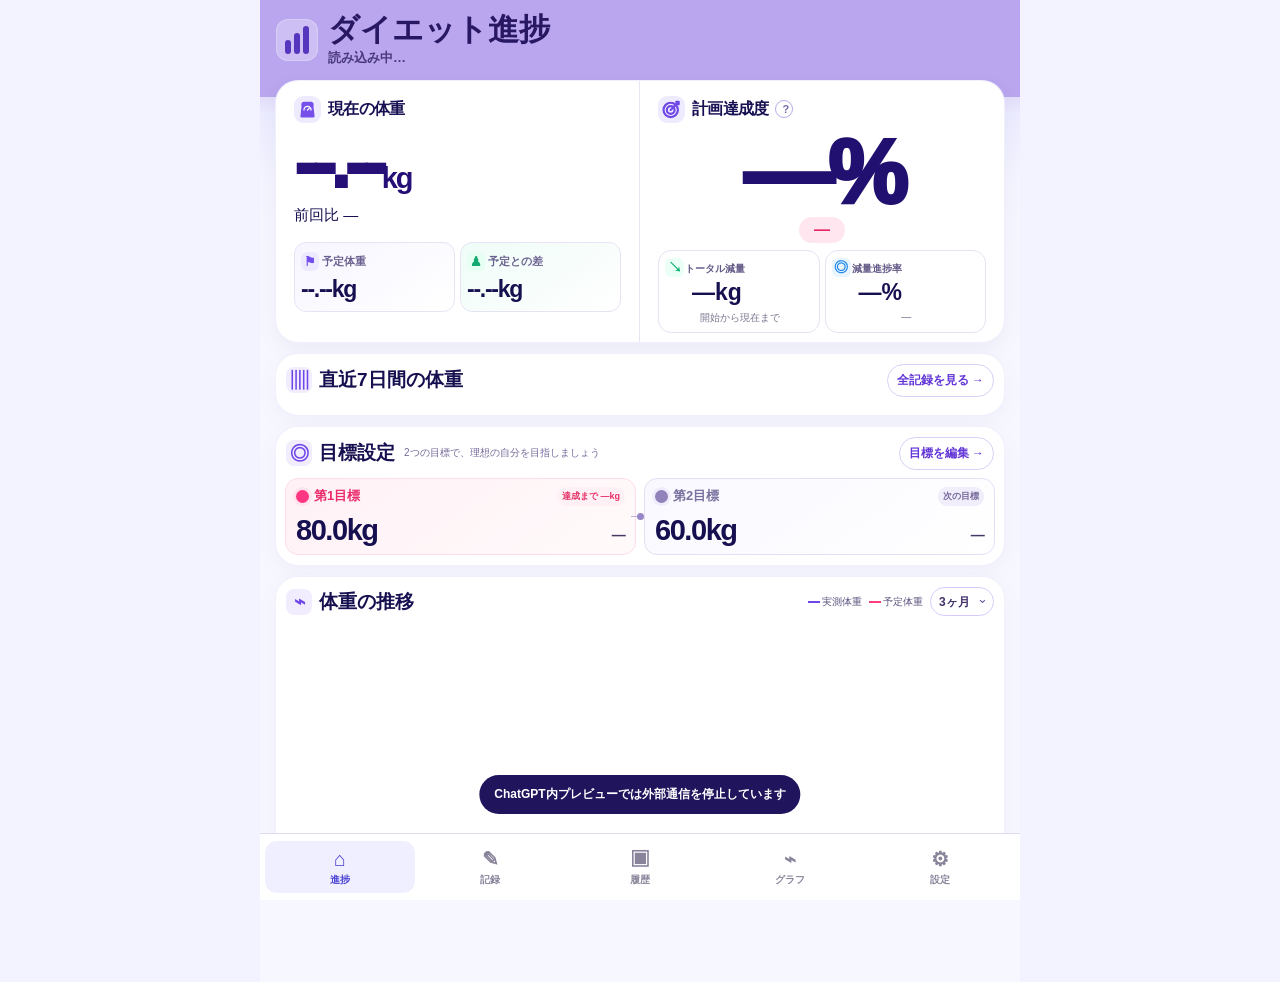
==== commit 830fcc39: "Add files via upload" ====
--- a/index.html
+++ b/index.html
@@ -357,8 +357,8 @@
             <div class="achievement-value" id="achievementValue">—%</div>
             <div class="achievement-status" id="achievementStatus">—</div>
             <div class="achievement-subgrid">
-              <div class="achievement-sub"><span class="sub-icon mint" aria-hidden="true">↘</span><span class="sub-title">減量進捗率</span><b id="weightProgressPct">—%</b><small id="weightProgressDetail">—</small></div>
-              <div class="achievement-sub"><span class="sub-icon blue" aria-hidden="true">▣</span><span class="sub-title">期間進捗率</span><b id="timeProgressPct">—%</b><small id="timeProgressDetail">—</small></div>
+              <div class="achievement-sub"><span class="sub-icon mint" aria-hidden="true">↘</span><span class="sub-title">トータル減量</span><b id="achievementTotalLoss">—kg</b><small id="totalLossDetail">開始から現在まで</small></div>
+              <div class="achievement-sub"><span class="sub-icon blue" aria-hidden="true">◎</span><span class="sub-title">減量進捗率</span><b id="weightProgressPct">—%</b><small id="weightProgressDetail">—</small></div>
             </div>
           </div>
         </div>
@@ -453,6 +453,7 @@
           <button type="button" data-range="all">全期間</button>
         </div>
         <div class="legend"><span><i></i>実測体重</span><span><i class="plan"></i>予定体重</span></div>
+        <p class="note" style="margin:0 0 6px">期間を切り替えると、直近の実測と未来の予定を同じグラフで確認できます。</p>
         <svg id="chartSvg" class="chart" viewBox="0 0 760 350" role="img" aria-label="体重グラフ"></svg>
         <div class="change-grid">
           <div class="change"><span>開始</span><b id="graphStart">—</b></div>
@@ -633,12 +634,10 @@
     renderHome(); renderHistory(); renderSettings(); drawHomeGraph(); if(page==='graph') drawGraph();
   }
 
-  // Planned weights are calculated locally at full precision and rounded only for display. Phase 2 becomes the active goal when the recorded daily weight
-  // (lighter of morning/evening) first reaches Goal 1. If Goal 1 is reached
-  // early, the phase-2 curve is brought forward to that achievement date while
-  // the final Goal 2 deadline remains fixed. A late achievement never postpones
-  // the final deadline: the original Goal 1 date remains the scheduled phase-2
-  // start for the target curve.
+  // Planned weights are calculated locally at full precision and rounded only for display.
+  // The target curve is one quadratic curve through these three fixed milestones:
+  // start weight -> Goal 1 -> Goal 2. Reaching Goal 1 early changes the active
+  // goal shown in the UI, but it does not restart or reshape the planned curve.
   function pickedHistoryWeight(row){
     if(!row) return null;
     const am=hasValue(row.amWeight)?Number(row.amWeight):null;
@@ -667,32 +666,21 @@
     const g=data.goals;
     const required=[g.startDate,g.goal1Date,g.goal2Date];
     if(required.some(v=>!/^\d{4}-\d{2}-\d{2}$/.test(v||''))) return null;
-    const numbers=[g.startWeight,g.goal1Weight,g.goal2Weight].map(Number);
-    if(numbers.some(v=>!Number.isFinite(v)||v<=0)) return null;
+    const [w0,w1,w2]=[g.startWeight,g.goal1Weight,g.goal2Weight].map(Number);
+    if([w0,w1,w2].some(v=>!Number.isFinite(v)||v<=0)) return null;
     const day=v=>{
       const [y,m,d]=v.split('-').map(Number);
       return Date.UTC(y,m-1,d)/86400000;
     };
-    const phase=(date,start,end,from,to)=>{
-      const total=Math.max(1,day(end)-day(start));
-      const elapsed=Math.max(0,Math.min(total,day(date)-day(start)));
-      return from*Math.pow(to/from,elapsed/total);
-    };
-    if(iso<=g.startDate) return numbers[0];
-
-    const achieved=goal1AchievementDate();
-    const earlyPhase2Start=achieved && achieved<g.goal1Date ? achieved : null;
-    if(earlyPhase2Start){
-      // Keep the original phase-1 benchmark for dates before the actual early
-      // achievement; from the achievement date onward, immediately target Goal 2.
-      if(iso<earlyPhase2Start) return phase(iso,g.startDate,g.goal1Date,numbers[0],numbers[1]);
-      if(iso<=g.goal2Date) return phase(iso,earlyPhase2Start,g.goal2Date,numbers[1],numbers[2]);
-      return numbers[2];
-    }
-
-    if(iso<=g.goal1Date) return phase(iso,g.startDate,g.goal1Date,numbers[0],numbers[1]);
-    if(iso<=g.goal2Date) return phase(iso,g.goal1Date,g.goal2Date,numbers[1],numbers[2]);
-    return numbers[2];
+    const x0=day(g.startDate), x1=day(g.goal1Date), x2=day(g.goal2Date), x=day(iso);
+    if(!(x0<x1 && x1<x2)) return null;
+    if(x<=x0) return w0;
+    if(x>=x2) return w2;
+    // Lagrange interpolation: exactly passes start, Goal 1, and Goal 2.
+    const l0=((x-x1)*(x-x2))/((x0-x1)*(x0-x2));
+    const l1=((x-x0)*(x-x2))/((x1-x0)*(x1-x2));
+    const l2=((x-x0)*(x-x1))/((x2-x0)*(x2-x1));
+    return w0*l0+w1*l1+w2*l2;
   }
   function getTodayPlanWeight(){
     return plannedWeightAtDate(localIso());
@@ -731,14 +719,12 @@
 
     const startW=Number(g.startWeight), currentW=Number(c.weight), plannedW=Number(plannedToday), goal1W=Number(g.goal1Weight);
     const actualLost=Math.max(0,startW-currentW);
+    $('achievementTotalLoss').textContent=(Number.isFinite(actualLost)?`${actualLost.toFixed(2)}kg`:'—kg');
+    $('totalLossDetail').textContent=(Number.isFinite(startW)&&Number.isFinite(currentW)?`${startW.toFixed(2)} → ${currentW.toFixed(2)} kg`:'開始から現在まで');
     const plannedLost=Math.max(0,startW-plannedW);
     const totalToGoal=Math.max(0,startW-goal1W);
     const achievement=plannedLost>0 ? (actualLost/plannedLost)*100 : 100;
     const weightProgress=totalToGoal>0 ? Math.max(0,Math.min(100,(actualLost/totalToGoal)*100)) : 0;
-    const today=localIso();
-    const totalDays=Math.max(1,Math.round((new Date(g.goal1Date+'T00:00:00')-new Date(g.startDate+'T00:00:00'))/86400000));
-    const elapsedDays=Math.max(0,Math.min(totalDays,Math.round((new Date(today+'T00:00:00')-new Date(g.startDate+'T00:00:00'))/86400000)));
-    const timeProgress=(elapsedDays/totalDays)*100;
     $('achievementValue').textContent=`${Math.round(achievement)}%`;
     const status=$('achievementStatus');
     if(achievement>=110){status.textContent='♛ 先行';status.className='achievement-status good'}
@@ -746,8 +732,6 @@
     else {status.textContent='△ 遅れ';status.className='achievement-status bad'}
     $('weightProgressPct').textContent=`${weightProgress.toFixed(0)}%`;
     $('weightProgressDetail').textContent=`${actualLost.toFixed(2)} / ${totalToGoal.toFixed(2)} kg`;
-    $('timeProgressPct').textContent=`${timeProgress.toFixed(0)}%`;
-    $('timeProgressDetail').textContent=`${elapsedDays} / ${totalDays} 日`;
   }
 
   function renderHistory(){
@@ -975,32 +959,99 @@
 
   function drawGraph(){
     if(!data) return;
-    const actual0=data.chart.actual||[], target0=(data.chart.target||[]).map(p=>({date:p.date,weight:plannedWeightAtDate(p.date)??p.weight}));
+    const actual0=data.chart.actual||[];
+    const target0=(data.chart.target||[]).map(p=>({date:p.date,weight:plannedWeightAtDate(p.date)??p.weight}));
     if(!actual0.length){$('chartSvg').innerHTML='<text x="380" y="180" text-anchor="middle">データがありません</text>';return}
-    const endDate=actual0[actual0.length-1].date, end=new Date(endDate+'T00:00:00');
-    let start=new Date(end);
-    if(graphRange==='1m') start.setMonth(start.getMonth()-1);
-    else if(graphRange==='3m') start.setMonth(start.getMonth()-3);
-    else if(graphRange==='6m') start.setMonth(start.getMonth()-6);
-    else if(graphRange==='1y') start.setFullYear(start.getFullYear()-1);
-    else start=new Date((data.goals.startDate)+'T00:00:00');
-    const minT=start.getTime(), maxT=end.getTime();
-    const actual=actual0.filter(p=>new Date(p.date+'T00:00:00').getTime()>=minT);
-    const target=target0.filter(p=>{const t=new Date(p.date+'T00:00:00').getTime();return t>=minT&&t<=maxT});
+
+    const parse=iso=>new Date(iso+'T00:00:00').getTime();
+    const addDays=(iso,days)=>{const d=new Date(iso+'T00:00:00');d.setDate(d.getDate()+days);return d.getTime()};
+    const latestDate=actual0[actual0.length-1].date;
+    const latestT=parse(latestDate);
+    const planStartT=parse(data.goals.startDate);
+    const goal2T=parse(data.goals.goal2Date);
+
+    // Range buttons represent the total visible window. Roughly 1/3 is recent
+    // history and 2/3 is future plan, so the target curve remains useful even
+    // while only a short amount of actual data has accumulated.
+    const rangeDays={ '1m':31, '3m':92, '6m':183, '1y':365 };
+    let minT,maxT;
+    if(graphRange==='all'){
+      minT=planStartT;
+      maxT=goal2T;
+    }else{
+      const days=rangeDays[graphRange]||92;
+      const pastDays=Math.max(7,Math.round(days/3));
+      const futureDays=days-pastDays;
+      minT=Math.max(planStartT,addDays(latestDate,-pastDays));
+      maxT=Math.min(goal2T,addDays(latestDate,futureDays));
+      if(maxT<=minT) maxT=Math.min(goal2T,minT+86400000);
+    }
+
+    const actual=actual0.filter(p=>{const t=parse(p.date);return t>=minT&&t<=maxT});
+    const target=target0.filter(p=>{const t=parse(p.date);return t>=minT&&t<=maxT});
     const vals=[...actual,...target].map(p=>Number(p.weight)).filter(Number.isFinite);
-    const minV=Math.floor((Math.min(...vals)-2)/5)*5,maxV=Math.ceil((Math.max(...vals)+2)/5)*5;
+    if(!vals.length){$('chartSvg').innerHTML='<text x="380" y="180" text-anchor="middle">データがありません</text>';return}
+
+    // Auto-zoom the Y axis. A fixed 5kg grid made short ranges look flatter
+    // than they really are, so use a proportional margin while keeping context.
+    const rawMin=Math.min(...vals), rawMax=Math.max(...vals);
+    const rawSpan=Math.max(0.8,rawMax-rawMin);
+    const pad=Math.max(0.4,rawSpan*0.14);
+    const minV=Math.max(0,rawMin-pad), maxV=rawMax+pad;
+    const yDecimals=(maxV-minV)<8?1:0;
+
     const W=760,H=350,m={l:50,r:20,t:24,b:42},iw=W-m.l-m.r,ih=H-m.t-m.b;
-    const x=d=>m.l+((new Date(d+'T00:00:00').getTime()-minT)/(maxT-minT||1))*iw;
+    const x=d=>m.l+((parse(d)-minT)/(maxT-minT||1))*iw;
     const y=v=>m.t+(1-(Number(v)-minV)/(maxV-minV||1))*ih;
     const path=a=>a.map((p,i)=>`${i?'L':'M'}${x(p.date).toFixed(1)},${y(p.weight).toFixed(1)}`).join(' ');
     let h='';
-    for(let i=0;i<=5;i++){const v=minV+(maxV-minV)*i/5,yy=y(v);h+=`<line x1="${m.l}" y1="${yy}" x2="${W-m.r}" y2="${yy}" stroke="#e8e6f2"/><text x="${m.l-8}" y="${yy+4}" text-anchor="end" fill="#655f7b" font-size="12">${v.toFixed(0)}</text>`}
-    for(let i=0;i<=5;i++){const t=minT+(maxT-minT)*i/5,d=new Date(t),xx=m.l+(t-minT)/(maxT-minT||1)*iw;h+=`<line x1="${xx}" y1="${m.t}" x2="${xx}" y2="${H-m.b}" stroke="#f1eff8"/><text x="${xx}" y="${H-14}" text-anchor="middle" fill="#655f7b" font-size="11">${d.getFullYear()}/${d.getMonth()+1}</text>`}
-    h+=`<path d="${path(target)}" fill="none" stroke="#ff5791" stroke-width="2.5" stroke-dasharray="7 6"/><path d="${path(actual)}" fill="none" stroke="#6846df" stroke-width="3" stroke-linecap="round" stroke-linejoin="round"/>`;
-    h+=actual.map(p=>`<circle cx="${x(p.date)}" cy="${y(p.weight)}" r="4" fill="#6846df"/>`).join('');
+
+    // Shade the future side and mark the latest recorded day as "current".
+    if(latestT>=minT&&latestT<=maxT){
+      const nowX=x(latestDate);
+      h+=`<rect x="${nowX}" y="${m.t}" width="${Math.max(0,W-m.r-nowX)}" height="${ih}" fill="#faf8ff"/>`;
+    }
+    for(let i=0;i<=5;i++){
+      const v=minV+(maxV-minV)*i/5,yy=y(v);
+      h+=`<line x1="${m.l}" y1="${yy}" x2="${W-m.r}" y2="${yy}" stroke="#e8e6f2"/><text x="${m.l-8}" y="${yy+4}" text-anchor="end" fill="#655f7b" font-size="12">${v.toFixed(yDecimals)}</text>`;
+    }
+    for(let i=0;i<=5;i++){
+      const t=minT+(maxT-minT)*i/5,d=new Date(t),xx=m.l+(t-minT)/(maxT-minT||1)*iw;
+      h+=`<line x1="${xx}" y1="${m.t}" x2="${xx}" y2="${H-m.b}" stroke="#f1eff8"/><text x="${xx}" y="${H-14}" text-anchor="middle" fill="#655f7b" font-size="11">${d.getFullYear()}/${d.getMonth()+1}</text>`;
+    }
+    h+=`<text x="8" y="${m.t+3}" font-size="11" fill="#655f7b">(kg)</text>`;
+
+    if(target.length) h+=`<path d="${path(target)}" fill="none" stroke="#ff5791" stroke-width="2.8" stroke-dasharray="7 6" stroke-linecap="round" stroke-linejoin="round"/>`;
+    if(actual.length){
+      h+=`<path d="${path(actual)}" fill="none" stroke="#6846df" stroke-width="3" stroke-linecap="round" stroke-linejoin="round"/>`;
+      h+=actual.map(p=>`<circle cx="${x(p.date)}" cy="${y(p.weight)}" r="4" fill="#6846df"/>`).join('');
+    }
+
+    if(latestT>=minT&&latestT<=maxT){
+      const nowX=x(latestDate);
+      h+=`<line x1="${nowX}" y1="${m.t}" x2="${nowX}" y2="${H-m.b}" stroke="#8b80ad" stroke-width="1.5" stroke-dasharray="4 5"/>`;
+      h+=`<rect x="${Math.max(m.l,Math.min(W-m.r-52,nowX-26))}" y="${m.t+5}" width="52" height="22" rx="11" fill="#f0ecfb"/><text x="${Math.max(m.l+26,Math.min(W-m.r-26,nowX))}" y="${m.t+20}" text-anchor="middle" fill="#65518f" font-size="11" font-weight="800">現在</text>`;
+    }
+
+    // Milestone markers make the curvature and the two-stage goal easier to read.
+    const milestones=[
+      {date:data.goals.goal1Date,weight:data.goals.goal1Weight,label:'80kg目標'},
+      {date:data.goals.goal2Date,weight:data.goals.goal2Weight,label:'60kg目標'}
+    ];
+    milestones.forEach(g=>{
+      const t=parse(g.date);if(t<minT||t>maxT)return;
+      const gx=x(g.date),gy=y(g.weight);
+      h+=`<circle cx="${gx}" cy="${gy}" r="6" fill="#ff5791" stroke="white" stroke-width="2"/>`;
+      h+=`<text x="${Math.max(m.l+34,Math.min(W-m.r-34,gx))}" y="${Math.max(m.t+42,gy-10)}" text-anchor="middle" fill="#c9336b" font-size="11" font-weight="800">${g.label}</text>`;
+    });
+
     $('chartSvg').innerHTML=h;
-    $('graphStart').textContent=kg(actual[0]?.weight,1); $('graphNow').textContent=kg(actual[actual.length-1]?.weight,1);
-    const ch=Number(actual[actual.length-1]?.weight)-Number(actual[0]?.weight); $('graphChange').textContent=Number.isFinite(ch)?`${ch>0?'+':''}${ch.toFixed(1)}kg`:'—'; $('graphChange').className=ch<0?'good':ch>0?'bad':'';
+    const visibleActual=actual.length?actual:actual0;
+    $('graphStart').textContent=kg(visibleActual[0]?.weight,1);
+    $('graphNow').textContent=kg(actual0[actual0.length-1]?.weight,1);
+    const ch=Number(actual0[actual0.length-1]?.weight)-Number(visibleActual[0]?.weight);
+    $('graphChange').textContent=Number.isFinite(ch)?`${ch>0?'+':''}${ch.toFixed(1)}kg`:'—';
+    $('graphChange').className=ch<0?'good':ch>0?'bad':'';
   }
 
   function exportCsv(){
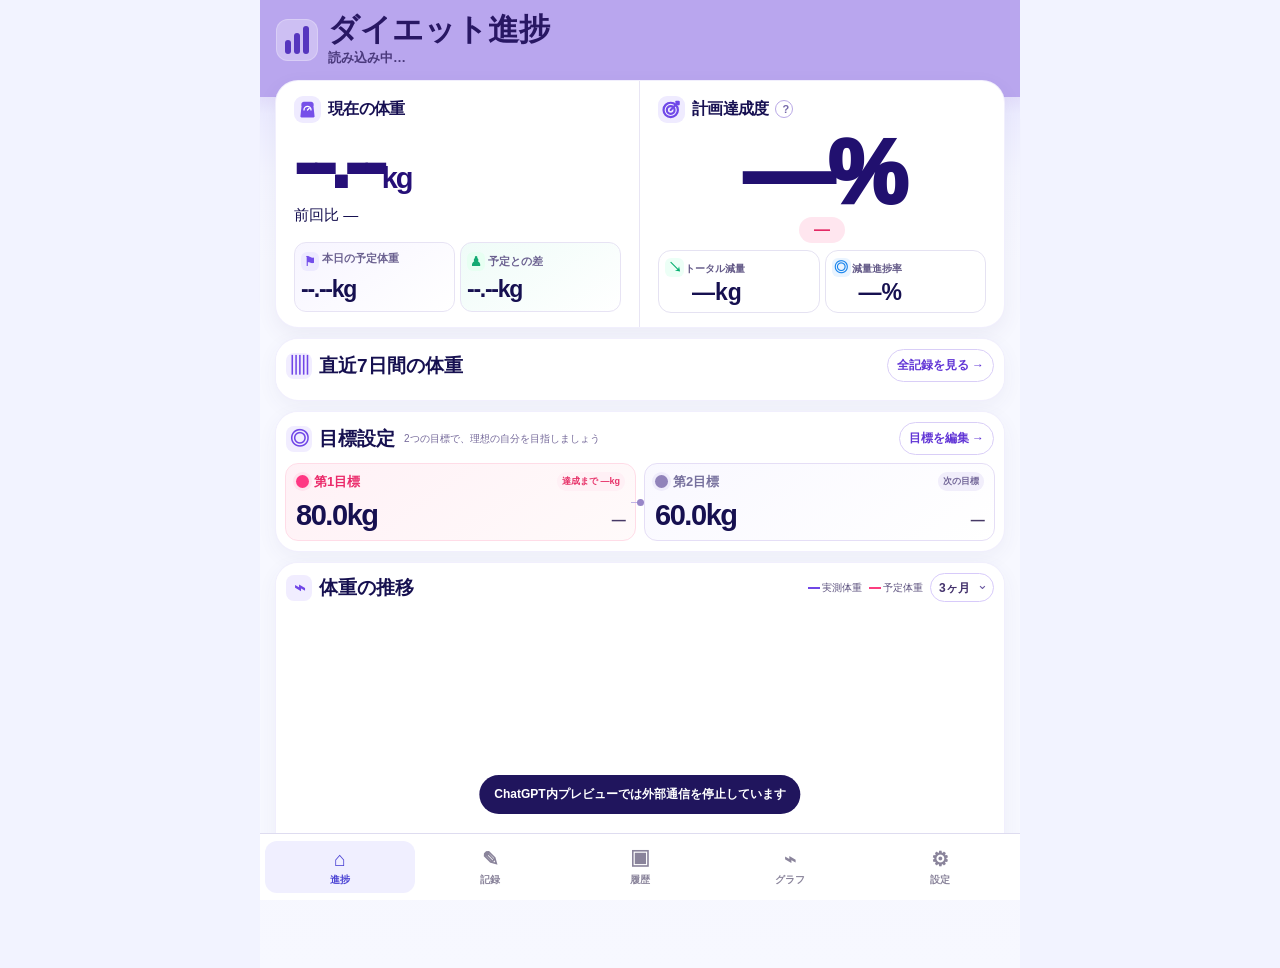
==== commit 14e78d47: "Add files via upload" ====
--- a/index.html
+++ b/index.html
@@ -10,7 +10,7 @@
   <meta name="apple-mobile-web-app-capable" content="yes">
   <meta name="apple-mobile-web-app-status-bar-style" content="default">
   <meta name="apple-mobile-web-app-title" content="ダイエット進捗">
-  <meta name="diet-dashboard-build" content="v19-plan2-gap2-green-compact-header">
+  <meta name="diet-dashboard-build" content="v25-compact-record-form">
   <link rel="manifest" href="manifest.webmanifest">
   <link rel="apple-touch-icon" href="apple-touch-icon.png">
   <title>ダイエット進捗</title>
@@ -325,6 +325,48 @@
   .page.home-dashboard{margin-top:-16px!important}
 }
 
+
+/* v24: compact achievement subcards + longer planned-weight label */
+.achievement-sub{min-height:54px!important;padding:7px 5px 6px 6px!important}
+.achievement-sub b{margin-top:3px!important;margin-bottom:0!important}
+.achievement-sub small{display:none!important}
+.home-mini:first-child .mini-title{white-space:normal;line-height:1.1;align-items:flex-start}
+.home-mini:first-child .mini-title span:last-child{line-height:1.1}
+@media(max-width:390px){
+  .home-mini:first-child .mini-icon{display:none}
+  .home-mini:first-child .mini-title{min-height:18px;align-items:center}
+  .home-mini:first-child .mini-title span:last-child{font-size:clamp(8px,2.35vw,10px)}
+}
+
+/* ===== v25: compact record screen for iPhone ===== */
+.page[data-page="record"]{padding-top:8px;padding-bottom:14px}
+.page[data-page="record"] .record-card{padding:10px 12px 12px;margin-bottom:6px}
+.page[data-page="record"] .segment{gap:6px;padding:4px;border-radius:15px}
+.page[data-page="record"] .segment button{padding:9px 8px;border-radius:11px}
+.page[data-page="record"] .date-row{margin-top:9px}
+.page[data-page="record"] .date-row input{padding:9px 11px}
+.page[data-page="record"] .entry-fields{gap:7px;margin-top:10px}
+.page[data-page="record"] .entry-field{padding:8px 10px;border-radius:14px}
+.page[data-page="record"] .entry-back{min-width:38px;height:38px}
+.page[data-page="record"] .keypad{gap:6px;margin-top:10px}
+.page[data-page="record"] .keypad button{height:48px;border-radius:12px}
+.page[data-page="record"] .record-actions{gap:7px;margin-top:10px}
+.page[data-page="record"] .record-actions .action{padding:11px 16px}
+.page[data-page="record"] .success-box{margin-top:8px;padding:9px 10px}
+@media(max-width:430px){
+  .page[data-page="record"]{padding:6px 10px 10px}
+  .page[data-page="record"] .record-card{padding:8px 10px 10px}
+  .page[data-page="record"] .segment button{padding:8px 6px}
+  .page[data-page="record"] .date-row{margin-top:8px}
+  .page[data-page="record"] .entry-fields{margin-top:8px;gap:6px}
+  .page[data-page="record"] .entry-field{padding:7px 9px}
+  .page[data-page="record"] .entry-value{font-size:24px}
+  .page[data-page="record"] .entry-back{min-width:36px;height:36px}
+  .page[data-page="record"] .keypad{margin-top:8px;gap:5px}
+  .page[data-page="record"] .keypad button{height:46px;font-size:22px}
+  .page[data-page="record"] .record-actions{margin-top:8px}
+  .page[data-page="record"] .record-actions .action{padding:10px 14px}
+}
 </style>
 </head>
 <body>
@@ -348,7 +390,7 @@
             <div class="home-weight"><strong id="homeWeight">--.--</strong><span>kg</span></div>
             <div class="home-prev" id="homePrev">前回比 —</div>
             <div class="home-mini-grid">
-              <div class="home-mini"><div class="mini-title"><span class="mini-icon flag-icon" aria-hidden="true">⚑</span><span>予定体重</span></div><b id="homePlan">--.--kg</b></div>
+              <div class="home-mini"><div class="mini-title"><span class="mini-icon flag-icon" aria-hidden="true">⚑</span><span>本日の予定体重</span></div><b id="homePlan">--.--kg</b></div>
               <div class="home-mini"><div class="mini-title"><span class="mini-icon gap-icon" aria-hidden="true">♟</span><span>予定との差</span></div><b id="homeGap">--.--kg</b></div>
             </div>
           </div>
@@ -357,8 +399,8 @@
             <div class="achievement-value" id="achievementValue">—%</div>
             <div class="achievement-status" id="achievementStatus">—</div>
             <div class="achievement-subgrid">
-              <div class="achievement-sub"><span class="sub-icon mint" aria-hidden="true">↘</span><span class="sub-title">トータル減量</span><b id="achievementTotalLoss">—kg</b><small id="totalLossDetail">開始から現在まで</small></div>
-              <div class="achievement-sub"><span class="sub-icon blue" aria-hidden="true">◎</span><span class="sub-title">減量進捗率</span><b id="weightProgressPct">—%</b><small id="weightProgressDetail">—</small></div>
+              <div class="achievement-sub"><span class="sub-icon mint" aria-hidden="true">↘</span><span class="sub-title">トータル減量</span><b id="achievementTotalLoss">—kg</b></div>
+              <div class="achievement-sub"><span class="sub-icon blue" aria-hidden="true">◎</span><span class="sub-title">減量進捗率</span><b id="weightProgressPct">—%</b></div>
             </div>
           </div>
         </div>
@@ -393,7 +435,6 @@
     </section>
 
     <section class="page" data-page="record">
-      <h2 class="section-title" id="recordHeading">体重記録</h2>
       <section class="card record-card">
         <div class="segment" aria-label="朝夜選択">
           <button type="button" id="slotMorning">☀　朝</button>
@@ -720,7 +761,6 @@
     const startW=Number(g.startWeight), currentW=Number(c.weight), plannedW=Number(plannedToday), goal1W=Number(g.goal1Weight);
     const actualLost=Math.max(0,startW-currentW);
     $('achievementTotalLoss').textContent=(Number.isFinite(actualLost)?`${actualLost.toFixed(2)}kg`:'—kg');
-    $('totalLossDetail').textContent=(Number.isFinite(startW)&&Number.isFinite(currentW)?`${startW.toFixed(2)} → ${currentW.toFixed(2)} kg`:'開始から現在まで');
     const plannedLost=Math.max(0,startW-plannedW);
     const totalToGoal=Math.max(0,startW-goal1W);
     const achievement=plannedLost>0 ? (actualLost/plannedLost)*100 : 100;
@@ -731,7 +771,6 @@
     else if(achievement>=90){status.textContent='✓ 計画どおり';status.className='achievement-status'}
     else {status.textContent='△ 遅れ';status.className='achievement-status bad'}
     $('weightProgressPct').textContent=`${weightProgress.toFixed(0)}%`;
-    $('weightProgressDetail').textContent=`${actualLost.toFixed(2)} / ${totalToGoal.toFixed(2)} kg`;
   }
 
   function renderHistory(){
@@ -774,7 +813,7 @@
   }
   function findHistory(date){ return data && data.history ? data.history.find(r=>r.date===date) : null; }
   function renderRecord(){
-    $('recordDate').value=record.date; $('recordHeading').textContent=record.editing?'体重記録を修正':'体重記録';
+    $('recordDate').value=record.date;
     $('slotMorning').classList.toggle('active',record.slot==='朝'); $('slotNight').classList.toggle('active',record.slot==='夜');
     $('weightField').classList.toggle('active',record.active==='weight'); $('bodyFatField').classList.toggle('active',record.active==='bodyFat');
     $('weightValue').textContent=record.weight||'0.0'; $('bodyFatValue').textContent=record.bodyFat||'0.0';
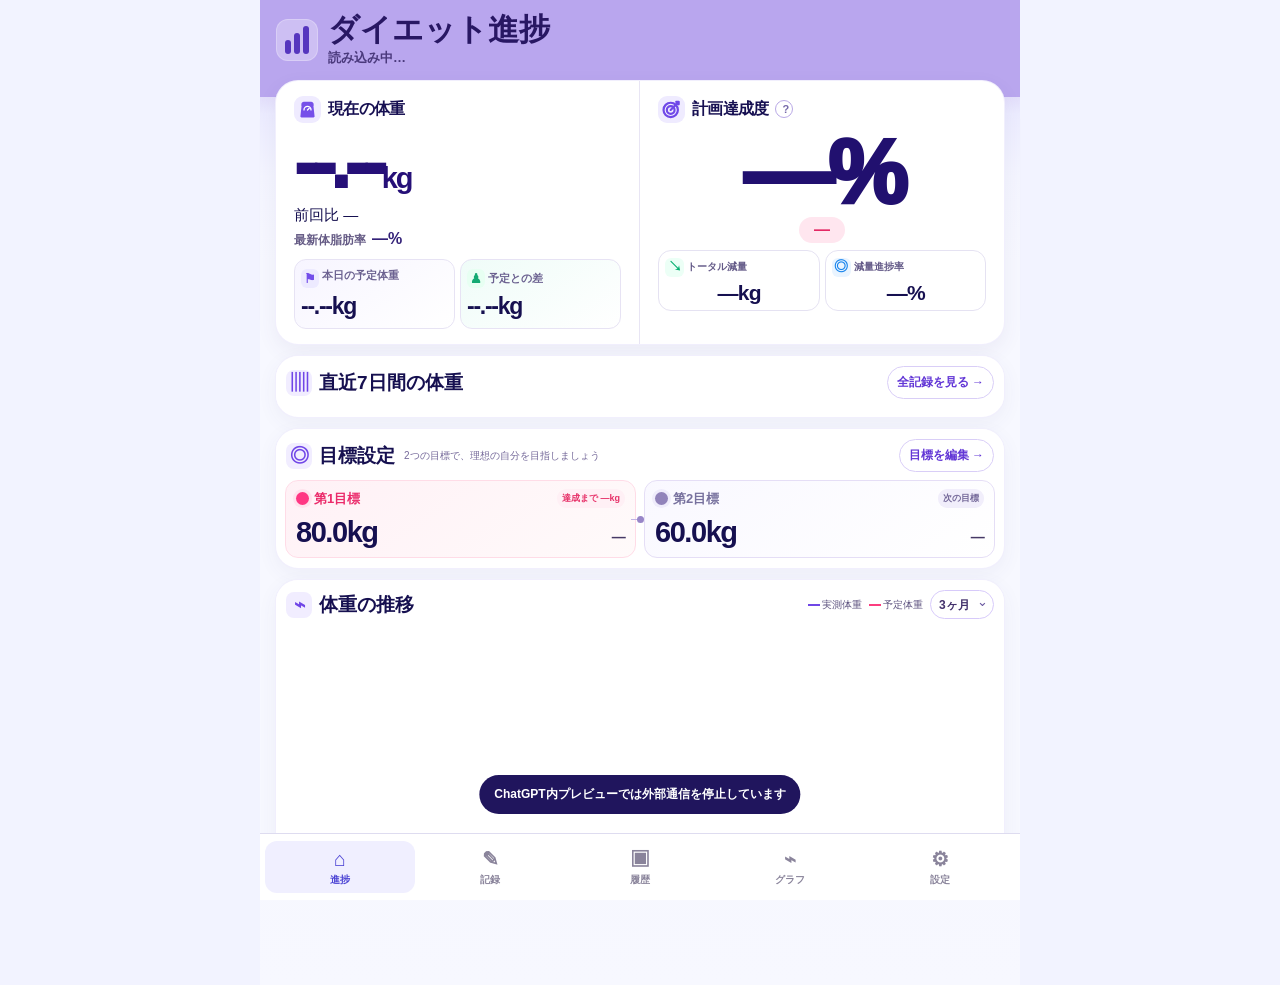
==== commit e2efdbeb: "Add files via upload" ====
--- a/index.html
+++ b/index.html
@@ -10,7 +10,7 @@
   <meta name="apple-mobile-web-app-capable" content="yes">
   <meta name="apple-mobile-web-app-status-bar-style" content="default">
   <meta name="apple-mobile-web-app-title" content="ダイエット進捗">
-  <meta name="diet-dashboard-build" content="v25-compact-record-form">
+  <meta name="diet-dashboard-build" content="v26-bodyfat-layout-fast-save">
   <link rel="manifest" href="manifest.webmanifest">
   <link rel="apple-touch-icon" href="apple-touch-icon.png">
   <title>ダイエット進捗</title>
@@ -367,6 +367,23 @@
   .page[data-page="record"] .record-actions{margin-top:8px}
   .page[data-page="record"] .record-actions .action{padding:10px 14px}
 }
+
+/* ===== v26: latest body-fat + robust achievement cards ===== */
+.home-bodyfat{margin-top:5px;display:flex;align-items:baseline;gap:6px;color:#655b85;font-size:clamp(9px,2.55vw,12px);font-weight:800;white-space:nowrap}
+.home-bodyfat b{color:#332178;font-size:clamp(12px,3.3vw,16px);font-weight:900;font-variant-numeric:tabular-nums}
+.home-mini-grid{margin-top:10px!important}
+.achievement-subgrid{grid-template-columns:repeat(2,minmax(0,1fr))!important;align-items:stretch}
+.achievement-sub{display:grid!important;grid-template-columns:auto minmax(0,1fr)!important;grid-template-areas:"icon title" "value value"!important;align-content:center!important;overflow:hidden!important;min-width:0!important}
+.achievement-sub .sub-icon{grid-area:icon;margin:0 3px 0 0!important}
+.achievement-sub .sub-title{grid-area:title;min-width:0;overflow:hidden;text-overflow:ellipsis;white-space:nowrap!important;align-self:center}
+.achievement-sub b{grid-area:value;margin:4px 0 0!important;text-align:center!important;max-width:100%;overflow:hidden;text-overflow:clip;font-size:clamp(15px,4vw,21px)!important;letter-spacing:-.035em}
+@media(max-width:430px){
+  .achievement-sub{grid-template-columns:minmax(0,1fr)!important;grid-template-areas:"title" "value"!important;padding-left:4px!important;padding-right:4px!important}
+  .achievement-sub .sub-icon{display:none!important}
+  .achievement-sub .sub-title{text-align:center!important;font-size:clamp(8px,2.25vw,9.5px)!important}
+  .achievement-sub b{font-size:clamp(15px,4.3vw,19px)!important}
+}
+
 </style>
 </head>
 <body>
@@ -389,6 +406,7 @@
             <div class="home-current-head"><span class="home-icon scale-icon" aria-hidden="true"><svg viewBox="0 0 24 24" fill="none"><path d="M5 8V5.8C5 4.3 6.3 3 7.8 3h8.4C17.7 3 19 4.3 19 5.8V8M5.2 8h13.6l1.3 11.8c.1.8-.5 1.2-1.2 1.2H5.1c-.7 0-1.3-.4-1.2-1.2L5.2 8Z" fill="currentColor" opacity=".95"/><path d="M8 12.5a4 4 0 0 1 8 0" stroke="white" stroke-width="1.5" stroke-linecap="round"/><path d="M12 12.5l2-2" stroke="white" stroke-width="1.5" stroke-linecap="round"/></svg></span><span>現在の体重</span></div>
             <div class="home-weight"><strong id="homeWeight">--.--</strong><span>kg</span></div>
             <div class="home-prev" id="homePrev">前回比 —</div>
+            <div class="home-bodyfat" id="homeBodyFatRow"><span>最新体脂肪率</span><b id="homeBodyFat">—%</b></div>
             <div class="home-mini-grid">
               <div class="home-mini"><div class="mini-title"><span class="mini-icon flag-icon" aria-hidden="true">⚑</span><span>本日の予定体重</span></div><b id="homePlan">--.--kg</b></div>
               <div class="home-mini"><div class="mini-title"><span class="mini-icon gap-icon" aria-hidden="true">♟</span><span>予定との差</span></div><b id="homeGap">--.--kg</b></div>
@@ -727,6 +745,44 @@
     return plannedWeightAtDate(localIso());
   }
 
+  function latestBodyFatFromHistory(){
+    if(!data || !Array.isArray(data.history)) return null;
+    for(let i=data.history.length-1;i>=0;i--){
+      const r=data.history[i];
+      if(hasValue(r.pmBodyFat)) return {value:Number(r.pmBodyFat),date:r.date,slot:'夜'};
+      if(hasValue(r.amBodyFat)) return {value:Number(r.amBodyFat),date:r.date,slot:'朝'};
+    }
+    return null;
+  }
+
+  function recomputeLocalAfterSave(saved){
+    if(!data || !Array.isArray(data.history)) return;
+    const row=data.history.find(r=>r.date===saved.date);
+    if(row){
+      if(saved.slot==='朝'){row.amWeight=Number(saved.weight);row.amBodyFat=hasValue(saved.bodyFat)?Number(saved.bodyFat):null;}
+      else {row.pmWeight=Number(saved.weight);row.pmBodyFat=hasValue(saved.bodyFat)?Number(saved.bodyFat):null;}
+    }
+    const recorded=data.history.map(r=>{
+      const am=hasValue(r.amWeight)?Number(r.amWeight):null, pm=hasValue(r.pmWeight)?Number(r.pmWeight):null;
+      if(am===null && pm===null) return null;
+      if(pm===null || (am!==null && am<=pm)) return {date:r.date,weight:am,bodyFat:hasValue(r.amBodyFat)?Number(r.amBodyFat):null,slot:'朝'};
+      return {date:r.date,weight:pm,bodyFat:hasValue(r.pmBodyFat)?Number(r.pmBodyFat):null,slot:'夜'};
+    }).filter(Boolean);
+    if(recorded.length){
+      const cur=recorded[recorded.length-1], prev=recorded.length>1?recorded[recorded.length-2]:null;
+      data.current=Object.assign({},data.current,{date:cur.date,weight:cur.weight,bodyFat:cur.bodyFat,slot:cur.slot,previousDiff:prev?cur.weight-prev.weight:null});
+      if(data.goals){
+        data.goals.goal1Remaining=Math.max(0,cur.weight-Number(data.goals.goal1Weight));
+        data.goals.goal2Remaining=Math.max(0,cur.weight-Number(data.goals.goal2Weight));
+      }
+      if(data.stats) data.stats.lostWeight=Number(data.goals.startWeight)-cur.weight;
+      if(data.chart) data.chart.actual=recorded.map(r=>({date:r.date,weight:r.weight}));
+    }
+    data.generatedAt=new Date().toLocaleString('ja-JP',{year:'numeric',month:'numeric',day:'numeric',hour:'2-digit',minute:'2-digit',hour12:false}).replace(/\//g,'/').replace(' ',' ');
+    saveCache(data);
+    renderAll();
+  }
+
   function renderHome(){
     const c=data.current,g=data.goals,p=data.plan;
     $('homeWeight').textContent=num(c.weight,2)||'--.--';
@@ -734,6 +790,9 @@
       const d=Number(c.previousDiff), cls=d<0?'good':d>0?'bad':'neutral', arrow=d<0?'↓':d>0?'↑':'→', sign=d>0?'+':'';
       $('homePrev').innerHTML=`前回比 <b class="${cls}">${arrow} ${sign}${d.toFixed(2)}kg</b>`;
     } else $('homePrev').textContent='前回比 —';
+    const latestBf=latestBodyFatFromHistory();
+    $('homeBodyFat').textContent=latestBf?`${latestBf.value.toFixed(1)}%`:'—%';
+    $('homeBodyFatRow').title=latestBf?`最新入力: ${fmtDate(latestBf.date)} ${latestBf.slot}`:'体脂肪率の入力記録はありません';
     const plannedToday=getTodayPlanWeight();
     $('homePlan').textContent=hasValue(plannedToday)?`${Number(plannedToday).toFixed(2)}kg`:'—';
     const gap=hasValue(plannedToday)&&hasValue(c.weight)?Number(c.weight)-Number(plannedToday):null;
@@ -899,10 +958,16 @@
     if(bf!==null&&(!Number.isFinite(bf)||bf<3||bf>70)){toast('体脂肪率を3〜70%で入力してください');return}
     try{
       $('saveRecord').disabled=true;
-      await writeAction({action:'save',date:record.date,slot:record.slot,weight:w,bodyFat:bf===null?'':bf});
+      const savedParams={action:'save',date:record.date,slot:record.slot,weight:w,bodyFat:bf===null?'':bf};
+      const res=await writeAction(savedParams);
+      if(!res.payload) recomputeLocalAfterSave(savedParams);
       $('recordSuccess').textContent=`✓ ${fmtDate(record.date)} ${record.slot}　${w.toFixed(1)}kg${bf===null?'':` / ${bf.toFixed(1)}%`} を保存しました`;
       $('recordSuccess').classList.add('show'); toast('記録を保存しました');
-      setTimeout(()=>{ $('recordSuccess').classList.remove('show'); resetRecord(); navigate('home'); },650);
+      setTimeout(()=>{
+        $('recordSuccess').classList.remove('show');
+        resetRecord(); navigate('home');
+        refresh(true);
+      },220);
     }catch(e){toast(e.message||String(e))}finally{$('saveRecord').disabled=false}
   }
   async function deleteRecord(){
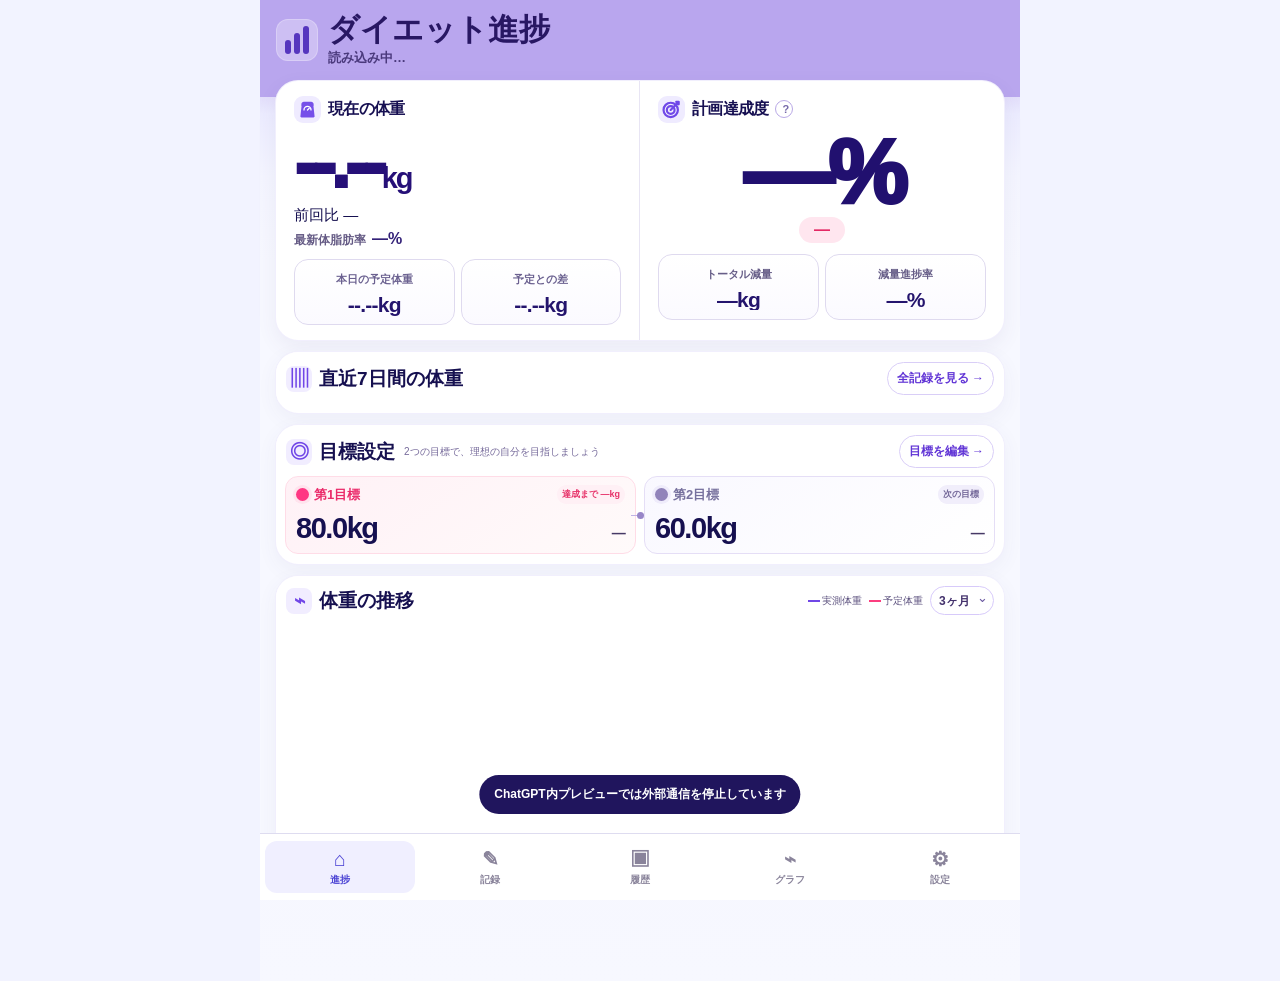
==== commit 536950b4: "Add files via upload" ====
--- a/index.html
+++ b/index.html
@@ -384,6 +384,70 @@
   .achievement-sub b{font-size:clamp(15px,4.3vw,19px)!important}
 }
 
+/* ===== v27: unified four metric cards ===== */
+.home-mini-grid,.achievement-subgrid{
+  gap:6px!important;
+  align-items:stretch!important;
+}
+.achievement-subgrid{margin-top:11px!important}
+.home-mini,.achievement-sub{
+  box-sizing:border-box!important;
+  min-height:66px!important;
+  height:66px!important;
+  padding:7px 5px!important;
+  border:1px solid #dfdaef!important;
+  border-radius:14px!important;
+  background:linear-gradient(180deg,#ffffff 0%,#fbfaff 100%)!important;
+  display:flex!important;
+  flex-direction:column!important;
+  align-items:center!important;
+  justify-content:center!important;
+  min-width:0!important;
+  overflow:hidden!important;
+}
+.home-mini:nth-child(2){background:linear-gradient(180deg,#ffffff 0%,#fbfaff 100%)!important}
+.home-mini .mini-title,.achievement-sub .sub-title{
+  min-height:22px!important;
+  width:100%!important;
+  display:flex!important;
+  align-items:center!important;
+  justify-content:center!important;
+  text-align:center!important;
+  color:#675e88!important;
+  font-size:clamp(8.5px,2.25vw,10.5px)!important;
+  font-weight:850!important;
+  line-height:1.12!important;
+  white-space:normal!important;
+  overflow:visible!important;
+  text-overflow:clip!important;
+}
+.home-mini .mini-title span{
+  display:block!important;
+  font-size:inherit!important;
+  line-height:inherit!important;
+}
+.home-mini b,.achievement-sub b{
+  display:block!important;
+  margin:3px 0 0!important;
+  max-width:100%!important;
+  color:#24146d;
+  font-size:clamp(16px,4.2vw,21px)!important;
+  font-weight:900!important;
+  line-height:1!important;
+  letter-spacing:-.035em!important;
+  text-align:center!important;
+  white-space:nowrap!important;
+  font-variant-numeric:tabular-nums!important;
+}
+#homeGap.good{color:#05ad70!important}
+#homeGap.bad{color:#df3c65!important}
+.home-mini .mini-icon,.achievement-sub .sub-icon{display:none!important}
+@media(max-width:360px){
+  .home-mini,.achievement-sub{height:62px!important;min-height:62px!important;padding:6px 3px!important}
+  .home-mini .mini-title,.achievement-sub .sub-title{min-height:21px!important;font-size:8px!important}
+  .home-mini b,.achievement-sub b{font-size:15px!important}
+}
+
 </style>
 </head>
 <body>
@@ -408,8 +472,8 @@
             <div class="home-prev" id="homePrev">前回比 —</div>
             <div class="home-bodyfat" id="homeBodyFatRow"><span>最新体脂肪率</span><b id="homeBodyFat">—%</b></div>
             <div class="home-mini-grid">
-              <div class="home-mini"><div class="mini-title"><span class="mini-icon flag-icon" aria-hidden="true">⚑</span><span>本日の予定体重</span></div><b id="homePlan">--.--kg</b></div>
-              <div class="home-mini"><div class="mini-title"><span class="mini-icon gap-icon" aria-hidden="true">♟</span><span>予定との差</span></div><b id="homeGap">--.--kg</b></div>
+              <div class="home-mini"><div class="mini-title"><span>本日の予定体重</span></div><b id="homePlan">--.--kg</b></div>
+              <div class="home-mini"><div class="mini-title"><span>予定との差</span></div><b id="homeGap">--.--kg</b></div>
             </div>
           </div>
           <div class="achievement-panel">
@@ -417,8 +481,8 @@
             <div class="achievement-value" id="achievementValue">—%</div>
             <div class="achievement-status" id="achievementStatus">—</div>
             <div class="achievement-subgrid">
-              <div class="achievement-sub"><span class="sub-icon mint" aria-hidden="true">↘</span><span class="sub-title">トータル減量</span><b id="achievementTotalLoss">—kg</b></div>
-              <div class="achievement-sub"><span class="sub-icon blue" aria-hidden="true">◎</span><span class="sub-title">減量進捗率</span><b id="weightProgressPct">—%</b></div>
+              <div class="achievement-sub"><span class="sub-title">トータル減量</span><b id="achievementTotalLoss">—kg</b></div>
+              <div class="achievement-sub"><span class="sub-title">減量進捗率</span><b id="weightProgressPct">—%</b></div>
             </div>
           </div>
         </div>
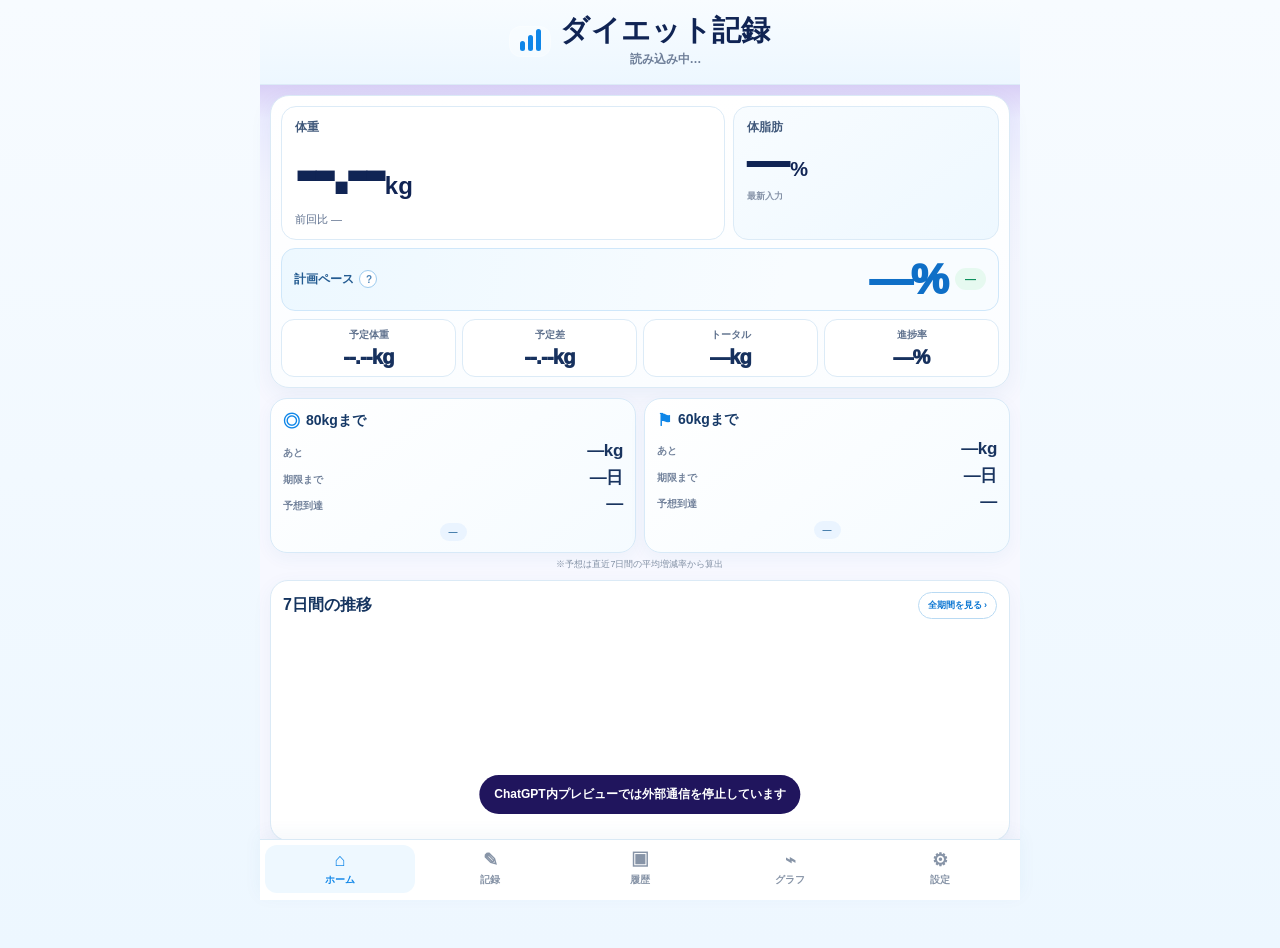
==== commit c24e3517: "Add files via upload" ====
--- a/index.html
+++ b/index.html
@@ -3,17 +3,17 @@
 <head>
   <meta charset="utf-8">
   <meta name="viewport" content="width=device-width,initial-scale=1,viewport-fit=cover">
-  <meta name="theme-color" content="#7350e4">
+  <meta name="theme-color" content="#eaf6ff">
   <meta http-equiv="Cache-Control" content="no-cache, no-store, must-revalidate">
   <meta http-equiv="Pragma" content="no-cache">
   <meta http-equiv="Expires" content="0">
   <meta name="apple-mobile-web-app-capable" content="yes">
   <meta name="apple-mobile-web-app-status-bar-style" content="default">
-  <meta name="apple-mobile-web-app-title" content="ダイエット進捗">
-  <meta name="diet-dashboard-build" content="v26-bodyfat-layout-fast-save">
+  <meta name="apple-mobile-web-app-title" content="ダイエット記録">
+  <meta name="diet-dashboard-build" content="v28-blue-dashboard-forecast">
   <link rel="manifest" href="manifest.webmanifest">
   <link rel="apple-touch-icon" href="apple-touch-icon.png">
-  <title>ダイエット進捗</title>
+  <title>ダイエット記録</title>
 <style>
 :root{
   --ink:#171052;--muted:#746e8b;--purple:#6e43dc;--purple2:#936bf0;--lav:#f2efff;
@@ -448,6 +448,55 @@
   .home-mini b,.achievement-sub b{font-size:15px!important}
 }
 
+
+/* ===== v28: Blue showcase redesign ===== */
+:root{
+  --ink:#102454!important;--muted:#71809a!important;--purple:#0f86e8!important;--purple2:#58b4ff!important;
+  --line:#dbeaf6!important;--bg:#f2f9ff!important;--green:#08a866!important;--pink:#ff5c6f!important;
+  --blue:#0f86e8!important;--red:#e45467!important;--shadow:0 7px 24px rgba(44,96,145,.08)!important;
+}
+html,body{background:#edf7ff!important}
+body{color:var(--ink)!important;background:linear-gradient(180deg,#f7fbff,#edf7ff)!important}
+.app{background:linear-gradient(180deg,#f5fbff 0%,#eef7ff 100%)!important}
+.topbar{background:linear-gradient(180deg,#f8fcff 0%,#edf7ff 100%)!important;color:#102454!important;padding:calc(15px + env(safe-area-inset-top)) 18px 17px!important;min-height:0!important;box-shadow:none!important;border-bottom:1px solid #dcebf7!important}
+.topbar.compact{padding:calc(13px + env(safe-area-inset-top)) 18px 14px!important}
+.topbar .brand{justify-content:center!important;gap:9px!important}
+.topbar .brand-bars{height:31px!important;gap:3px!important;background:#e3f3ff;border-radius:9px;padding:6px 7px!important}
+.topbar .brand-bars i{width:5px!important;border-radius:3px!important;background:#0f86e8!important}.topbar .brand-bars i:nth-child(1){height:10px!important}.topbar .brand-bars i:nth-child(2){height:16px!important}.topbar .brand-bars i:nth-child(3){height:22px!important}
+.topbar h1{font-size:clamp(20px,5.5vw,29px)!important;letter-spacing:.01em!important;font-weight:900!important;color:#102454!important}
+.topbar p{margin:4px 0 0!important;font-size:clamp(9px,2.5vw,12px)!important;text-align:center!important;color:#6f7f99!important;font-weight:700!important;opacity:1!important}
+.brand-copy{text-align:center}.page.home-dashboard{margin-top:0!important;padding:10px 10px 18px!important}
+.card{border:1px solid #dbeaf6!important;border-radius:18px!important;box-shadow:0 6px 20px rgba(48,103,151,.06)!important;background:#fff!important}
+.blue-summary-card{background:linear-gradient(180deg,#ffffff 0%,#fbfdff 100%);border:1px solid #dbeaf6;border-radius:19px;padding:10px;box-shadow:0 7px 22px rgba(48,103,151,.07);margin-bottom:10px}
+.blue-primary-grid{display:grid;grid-template-columns:1.25fr .75fr;gap:8px}
+.blue-primary-metric{border:1px solid #dcebf7;border-radius:15px;background:#fff;padding:12px 13px;min-width:0}
+.blue-fat-card{background:linear-gradient(145deg,#f8fcff,#eef8ff)}
+.blue-metric-label{font-size:12px;font-weight:850;color:#41597b;margin-bottom:5px}
+.blue-weight-value,.blue-fat-value{display:flex;align-items:baseline;white-space:nowrap;color:#102454}
+.blue-weight-value strong{font-size:clamp(42px,12vw,65px);line-height:.96;font-weight:950;letter-spacing:-.055em}.blue-weight-value span{font-size:clamp(17px,4.5vw,24px);font-weight:900;margin-left:3px}
+.blue-fat-value strong{font-size:clamp(30px,8vw,42px);line-height:1;font-weight:950;letter-spacing:-.035em}.blue-fat-value span{font-size:clamp(15px,4vw,20px);font-weight:900;margin-left:3px}
+.blue-prev{font-size:11px;color:#5f718f;margin-top:8px;white-space:nowrap}.blue-prev b{font-size:14px;margin-left:4px;font-weight:900}
+.blue-fat-note{font-size:9px;color:#8693a8;margin-top:7px;font-weight:750}
+.blue-pace-card{display:flex;align-items:center;justify-content:space-between;gap:10px;margin-top:8px;padding:10px 12px;border-radius:14px;border:1px solid #cfe7fa;background:linear-gradient(100deg,#edf8ff,#f8fcff 70%)}
+.blue-pace-label{display:flex;align-items:center;gap:5px;font-size:12px;font-weight:900;color:#235b91}.achievement-help{width:18px!important;height:18px!important;border-color:#9fccef!important;color:#4d84b7!important;background:#fff!important;font-size:10px!important}
+.blue-pace-main{display:flex;align-items:center;gap:8px;white-space:nowrap}.blue-pace-main strong{font-size:clamp(30px,8vw,43px);line-height:.95;color:#0f6fc7;font-weight:950;letter-spacing:-.04em}
+.achievement-status{margin:0!important;padding:5px 10px!important;border-radius:999px!important;font-size:11px!important;font-weight:900!important;background:#e6f9f0!important;color:#078d59!important;white-space:nowrap!important}.achievement-status.bad{background:#fff0f2!important;color:#d3475c!important}.achievement-status.neutral{background:#eaf4ff!important;color:#3977ad!important}
+.blue-mini-grid{display:grid;grid-template-columns:repeat(4,minmax(0,1fr));gap:6px;margin-top:8px}
+.blue-mini{min-width:0;border:1px solid #dcebf7;border-radius:13px;padding:8px 4px 9px;text-align:center;background:#fff}.blue-mini span{display:block;font-size:clamp(8px,2.25vw,10px);font-weight:850;color:#60728e;white-space:nowrap}.blue-mini b{display:block;margin-top:5px;font-size:clamp(14px,3.9vw,20px);line-height:1;font-weight:950;white-space:nowrap;letter-spacing:-.035em;font-variant-numeric:tabular-nums;color:#17315e}
+#homeGap.good{color:#08a866!important}#homeGap.bad{color:#df4a60!important}.total-loss-value{color:#ef5265!important}
+.blue-goals-wrap{margin-bottom:10px}.blue-goals-grid{display:grid;grid-template-columns:1fr 1fr;gap:8px}
+.blue-goal-card{border:1px solid #d8eaf8;border-radius:17px;background:linear-gradient(145deg,#fff,#f5fbff);padding:11px 12px;box-shadow:0 5px 17px rgba(48,103,151,.05);min-width:0}.blue-goal-card.current-goal{border-color:#9dd4fb;box-shadow:0 0 0 2px rgba(15,134,232,.07)}.blue-goal-card.completed-goal{opacity:.78}
+.blue-goal-title{display:flex;align-items:center;gap:6px;color:#163967;font-size:14px;font-weight:900;margin-bottom:8px}.goal-target-icon,.goal-flag-icon{color:#0f86e8;font-size:17px}
+.blue-goal-row{display:flex;align-items:baseline;justify-content:space-between;gap:6px;margin-top:5px}.blue-goal-row span{font-size:9.5px;color:#70809a;font-weight:750;white-space:nowrap}.blue-goal-row b{font-size:clamp(12px,3.4vw,17px);color:#19345f;font-weight:900;white-space:nowrap;letter-spacing:-.02em}.blue-goal-row:first-of-type b{font-size:clamp(18px,5vw,26px);color:#145f9f}
+.blue-goal-chip{width:max-content;max-width:100%;margin:9px auto 0;border-radius:999px;padding:4px 9px;background:#eaf4ff;color:#3d77a8;font-size:9px;font-weight:900;white-space:nowrap}.blue-goal-chip.good{background:#e8fbf2;color:#078c58}.blue-goal-chip.bad{background:#fff0f2;color:#d4485d}.blue-goal-chip.neutral{background:#edf4f9;color:#70809a}
+.blue-forecast-note{font-size:9px;color:#8290a4;text-align:center;margin:5px 0 0;line-height:1.35}
+.blue-recent-card{overflow:hidden}.blue-section-head{display:flex;align-items:center;justify-content:space-between;gap:8px;padding:11px 12px 3px}.blue-section-head h2{margin:0;color:#15345f;font-size:16px;font-weight:900}.blue-more{border:1px solid #b9daf3;background:#fff;color:#0f78d3;border-radius:999px;padding:6px 9px;font-size:9px;font-weight:850;white-space:nowrap}.blue-seven-chart{padding:0 4px 2px}.blue-seven-chart svg{width:100%;height:auto;display:block}
+.bottom-nav{background:rgba(255,255,255,.97)!important;border-top-color:#d9e9f5!important;padding-top:5px!important;box-shadow:0 -5px 18px rgba(48,103,151,.05)!important}.bottom-nav button{color:#8794a7!important;min-height:48px!important}.bottom-nav button b{font-size:18px!important}.bottom-nav button.active{color:#0f86e8!important;background:#eef8ff!important}
+.primary{background:linear-gradient(180deg,#37a5ff,#0f7dd9)!important;box-shadow:0 7px 16px rgba(15,125,217,.22)!important}.secondary{background:#edf7ff!important;color:#156fae!important}.segment button.active{color:#0f7dd9!important}.entry-field.active{border-color:#5fb8f5!important;background:#eff9ff!important}.entry-back{border-color:#add7f3!important;background:#f5fbff!important;color:#136ca8!important}.tabs{border-color:#cfe3f2!important}.tabs button{border-color:#cfe3f2!important;color:#285479!important}.tabs button.active{background:linear-gradient(90deg,#1592f5,#57b7ff)!important}.legend i{border-color:#0f86e8!important}.legend i.plan{border-color:#ff617a!important}.history-cell.plan{color:#0f79cf!important}.history-head{background:#eef8ff!important}.history-tools button,.card-head .more{border-color:#b9daf3!important;color:#0f78d3!important}.card-head{background:linear-gradient(90deg,#eef8ff,#fff)!important}.change{background:#f1f9ff!important}.auth-note{background:#f3faff!important;border-color:#cce7f8!important;color:#41627e!important}
+@media(max-width:380px){
+  .page.home-dashboard{padding-left:7px!important;padding-right:7px!important}.blue-summary-card{padding:8px}.blue-primary-grid{gap:6px}.blue-primary-metric{padding:10px 9px}.blue-weight-value strong{font-size:38px}.blue-fat-value strong{font-size:28px}.blue-mini-grid{gap:4px}.blue-mini{padding-left:2px;padding-right:2px}.blue-mini span{font-size:7.6px}.blue-mini b{font-size:13px}.blue-goals-grid{gap:5px}.blue-goal-card{padding:9px 8px}.blue-goal-title{font-size:12px}.blue-goal-row span{font-size:8.5px}.blue-goal-row b{font-size:12px}.blue-goal-row:first-of-type b{font-size:17px}.blue-goal-chip{font-size:8px;padding:4px 6px}
+}
+
 </style>
 </head>
 <body>
@@ -456,63 +505,65 @@
     <div class="brand">
       <div class="brand-bars" aria-hidden="true"><i></i><i></i><i></i></div>
       <div class="brand-copy">
-        <h1 id="pageTitle">ダイエット進捗</h1>
+        <h1 id="pageTitle">ダイエット記録</h1>
         <p id="pageSubtitle">読み込み中…</p>
       </div>
     </div>
   </header>
 
   <main>
-    <section class="page active home-dashboard" data-page="home">
-      <section class="card home-summary">
-        <div class="home-summary-grid">
-          <div class="home-current">
-            <div class="home-current-head"><span class="home-icon scale-icon" aria-hidden="true"><svg viewBox="0 0 24 24" fill="none"><path d="M5 8V5.8C5 4.3 6.3 3 7.8 3h8.4C17.7 3 19 4.3 19 5.8V8M5.2 8h13.6l1.3 11.8c.1.8-.5 1.2-1.2 1.2H5.1c-.7 0-1.3-.4-1.2-1.2L5.2 8Z" fill="currentColor" opacity=".95"/><path d="M8 12.5a4 4 0 0 1 8 0" stroke="white" stroke-width="1.5" stroke-linecap="round"/><path d="M12 12.5l2-2" stroke="white" stroke-width="1.5" stroke-linecap="round"/></svg></span><span>現在の体重</span></div>
-            <div class="home-weight"><strong id="homeWeight">--.--</strong><span>kg</span></div>
-            <div class="home-prev" id="homePrev">前回比 —</div>
-            <div class="home-bodyfat" id="homeBodyFatRow"><span>最新体脂肪率</span><b id="homeBodyFat">—%</b></div>
-            <div class="home-mini-grid">
-              <div class="home-mini"><div class="mini-title"><span>本日の予定体重</span></div><b id="homePlan">--.--kg</b></div>
-              <div class="home-mini"><div class="mini-title"><span>予定との差</span></div><b id="homeGap">--.--kg</b></div>
-            </div>
-          </div>
-          <div class="achievement-panel">
-            <div class="achievement-head"><span class="home-icon" aria-hidden="true"><svg viewBox="0 0 24 24" fill="none"><circle cx="11.1" cy="12.5" r="8.2" stroke="currentColor" stroke-width="2.5"/><circle cx="11.1" cy="12.5" r="4.4" stroke="currentColor" stroke-width="2.5"/><path d="m11 12.5 9.2-9.2m-2.8 0h2.8v2.8" stroke="currentColor" stroke-width="2.5" stroke-linecap="round" stroke-linejoin="round"/></svg></span><span>計画達成度</span><button type="button" class="achievement-help" id="achievementHelp" aria-label="計画達成度の説明">?</button></div>
-            <div class="achievement-value" id="achievementValue">—%</div>
-            <div class="achievement-status" id="achievementStatus">—</div>
-            <div class="achievement-subgrid">
-              <div class="achievement-sub"><span class="sub-title">トータル減量</span><b id="achievementTotalLoss">—kg</b></div>
-              <div class="achievement-sub"><span class="sub-title">減量進捗率</span><b id="weightProgressPct">—%</b></div>
-            </div>
-          </div>
+    <section class="page active home-dashboard blue-home" data-page="home">
+      <section class="blue-summary-card">
+        <div class="blue-primary-grid">
+          <article class="blue-primary-metric blue-weight-card">
+            <div class="blue-metric-label">体重</div>
+            <div class="blue-weight-value"><strong id="homeWeight">--.--</strong><span>kg</span></div>
+            <div class="blue-prev" id="homePrev">前回比 —</div>
+          </article>
+          <article class="blue-primary-metric blue-fat-card" id="homeBodyFatRow">
+            <div class="blue-metric-label">体脂肪</div>
+            <div class="blue-fat-value"><strong id="homeBodyFat">—</strong><span>%</span></div>
+            <div class="blue-fat-note">最新入力</div>
+          </article>
+        </div>
+
+        <article class="blue-pace-card">
+          <div class="blue-pace-label">計画ペース <button type="button" class="achievement-help" id="achievementHelp" aria-label="計画ペースの説明">?</button></div>
+          <div class="blue-pace-main"><strong id="achievementValue">—%</strong><span class="achievement-status" id="achievementStatus">—</span></div>
+        </article>
+
+        <div class="blue-mini-grid">
+          <article class="blue-mini"><span>予定体重</span><b id="homePlan">--.--kg</b></article>
+          <article class="blue-mini"><span>予定差</span><b id="homeGap">--.--kg</b></article>
+          <article class="blue-mini"><span>トータル</span><b id="achievementTotalLoss">—kg</b></article>
+          <article class="blue-mini"><span>進捗率</span><b id="weightProgressPct">—%</b></article>
         </div>
       </section>
 
-      <section class="card home-recent">
-        <div class="card-head"><h2><span class="section-glyph" aria-hidden="true">▥</span>直近7日間の体重</h2><button class="more" data-goto="history" type="button">全記録を見る →</button></div>
-        <div id="recentGrid" class="recent-grid"></div>
-      </section>
-
-      <section class="card goal-settings-card">
-        <div class="card-head"><h2><span class="section-glyph" aria-hidden="true">◎</span>目標設定<span class="goal-head-note">2つの目標で、理想の自分を目指しましょう</span></h2><button class="more" data-goto="settings" type="button">目標を編集 →</button></div>
-        <div class="goal-settings-wrap">
-          <article class="goal-box g1" id="goal1Box">
-            <div class="goal-label"><span class="goal-dot"></span><span>第1目標</span><span class="remain-pill" id="goal1RemainPill">達成まで —kg</span></div>
-            <div class="goal-details"><strong id="g1Top">80.0kg</strong><span class="date" id="g1DateTop">—</span></div>
+      <section class="blue-goals-wrap">
+        <div class="blue-goals-grid">
+          <article class="blue-goal-card" id="goal1Box">
+            <div class="blue-goal-title"><span class="goal-target-icon">◎</span><span id="goal1Title">80kgまで</span></div>
+            <div class="blue-goal-row"><span>あと</span><b id="goal1Remaining">—kg</b></div>
+            <div class="blue-goal-row"><span>期限まで</span><b id="goal1Days">—日</b></div>
+            <div class="blue-goal-row"><span>予想到達</span><b id="goal1Forecast">—</b></div>
+            <div class="blue-goal-chip" id="goal1ForecastDelta">—</div>
           </article>
-          <div class="goal-connector" aria-hidden="true"><span></span></div>
-          <article class="goal-box g2" id="goal2Box">
-            <div class="goal-label"><span class="goal-dot"></span><span>第2目標</span><span class="remain-pill goal2-status-pill" id="goal2StatusPill">次の目標</span></div>
-            <div class="goal-details"><strong id="g2Top">60.0kg</strong><span class="date" id="g2DateTop">—</span></div>
+          <article class="blue-goal-card" id="goal2Box">
+            <div class="blue-goal-title"><span class="goal-flag-icon">⚑</span><span id="goal2Title">60kgまで</span></div>
+            <div class="blue-goal-row"><span>あと</span><b id="goal2Remaining">—kg</b></div>
+            <div class="blue-goal-row"><span>期限まで</span><b id="goal2Days">—日</b></div>
+            <div class="blue-goal-row"><span>予想到達</span><b id="goal2Forecast">—</b></div>
+            <div class="blue-goal-chip" id="goal2ForecastDelta">—</div>
           </article>
         </div>
+        <p class="blue-forecast-note">※予想は直近7日間の平均増減率から算出</p>
       </section>
 
-      <section class="card home-trend-card">
-        <div class="card-head trend-header"><h2><span class="section-glyph" aria-hidden="true">⌁</span>体重の推移</h2><div class="trend-ctrl"><div class="trend-legend"><span><i class="actual"></i>実測体重</span><span><i class="plan"></i>予定体重</span></div><label class="trend-select-label"><select id="homeGraphSelect" aria-label="グラフ期間"><option value="1m">1ヶ月</option><option value="3m" selected>3ヶ月</option><option value="6m">6ヶ月</option><option value="1y">1年</option><option value="all">全期間</option></select></label></div></div>
-        <div class="graph-card">
-          <svg id="homeChartSvg" class="chart" viewBox="0 0 760 265" role="img" aria-label="実測体重と予定体重の推移"></svg>
-        </div>
+      <section class="card blue-recent-card">
+        <div class="blue-section-head"><h2>7日間の推移</h2><button class="blue-more" data-goto="graph" type="button">全期間を見る ›</button></div>
+        <div class="blue-seven-chart"><svg id="homeChartSvg" viewBox="0 0 760 225" role="img" aria-label="直近7日間の体重推移"></svg></div>
+        <select id="homeGraphSelect" hidden aria-hidden="true"><option value="3m" selected>3ヶ月</option></select>
       </section>
     </section>
 
@@ -619,7 +670,7 @@
   </main>
 
   <nav class="bottom-nav" aria-label="メインメニュー">
-    <button type="button" class="active" data-nav="home"><b>⌂</b>進捗</button>
+    <button type="button" class="active" data-nav="home"><b>⌂</b>ホーム</button>
     <button type="button" data-nav="record"><b>✎</b>記録</button>
     <button type="button" data-nav="history"><b>▣</b>履歴</button>
     <button type="button" data-nav="graph"><b>⌁</b>グラフ</button>
@@ -648,7 +699,7 @@
   const AUTH_KEY = 'diet-dashboard-auth-v1';
   const weekday = ['日','月','火','水','木','金','土'];
   const titles = {
-    home:['ダイエット進捗',''],
+    home:['ダイエット記録',''],
     record:['体重記録',null],
     history:['体重の記録','予定体重と朝／夜の全記録'],
     graph:['グラフ','実測体重と予定体重の推移'],
@@ -847,53 +898,124 @@
     renderAll();
   }
 
+  function dateUtcDay(iso){
+    if(!/^\d{4}-\d{2}-\d{2}$/.test(iso||'')) return null;
+    const [y,m,d]=iso.split('-').map(Number);
+    return Date.UTC(y,m-1,d)/86400000;
+  }
+  function addIsoDays(iso,days){
+    const base=dateUtcDay(iso); if(base===null) return null;
+    const dt=new Date((base+days)*86400000);
+    return `${dt.getUTCFullYear()}-${String(dt.getUTCMonth()+1).padStart(2,'0')}-${String(dt.getUTCDate()).padStart(2,'0')}`;
+  }
+  function daysUntil(fromIso,toIso){
+    const a=dateUtcDay(fromIso),b=dateUtcDay(toIso);
+    if(a===null||b===null) return null;
+    return Math.max(0,Math.ceil(b-a));
+  }
+  function fmtForecastDate(iso){
+    if(!iso) return '—';
+    const [y,m,d]=iso.split('-').map(Number);
+    return `${y}/${m}/${d}`;
+  }
+  function representativeHistory(){
+    if(!data||!Array.isArray(data.history)) return [];
+    return data.history.map(r=>({date:r.date,weight:pickedHistoryWeight(r)}))
+      .filter(r=>r.weight!==null&&/^\d{4}-\d{2}-\d{2}$/.test(r.date||''))
+      .sort((a,b)=>a.date.localeCompare(b.date));
+  }
+  // Geometric average daily change rate over the latest seven-day window.
+  // This includes both gains and losses; a positive/flat pace intentionally
+  // yields no predicted arrival date rather than a misleading estimate.
+  function sevenDayAverageChange(){
+    const rows=representativeHistory();
+    if(rows.length<2) return null;
+    const latest=rows[rows.length-1];
+    const latestDay=dateUtcDay(latest.date);
+    const cutoff=latestDay-7;
+    const windowRows=rows.filter(r=>dateUtcDay(r.date)>=cutoff&&dateUtcDay(r.date)<=latestDay);
+    if(windowRows.length<2) return null;
+    const first=windowRows[0], last=windowRows[windowRows.length-1];
+    const elapsed=dateUtcDay(last.date)-dateUtcDay(first.date);
+    if(!(elapsed>0)||!(Number(first.weight)>0)||!(Number(last.weight)>0)) return null;
+    const factor=Math.pow(Number(last.weight)/Number(first.weight),1/elapsed);
+    if(!Number.isFinite(factor)||factor<=0) return null;
+    return {factor,rate:factor-1,start:first.date,end:last.date,days:elapsed};
+  }
+  function forecastForGoal(targetWeight,goalDate){
+    const currentWeight=Number(data?.current?.weight);
+    const currentDate=data?.current?.date||localIso();
+    const target=Number(targetWeight);
+    const deadlineDays=daysUntil(localIso(),goalDate);
+    const remaining=(Number.isFinite(currentWeight)&&Number.isFinite(target))?Math.max(0,currentWeight-target):null;
+    if(!Number.isFinite(currentWeight)||!Number.isFinite(target)||target<=0) return {remaining,deadlineDays,forecast:null,delta:null,state:'none'};
+    if(currentWeight<=target) return {remaining:0,deadlineDays,forecast:currentDate,delta:daysUntil(currentDate,goalDate),state:'achieved'};
+    const avg=sevenDayAverageChange();
+    if(!avg||avg.factor>=1) return {remaining,deadlineDays,forecast:null,delta:null,state:'not_decreasing'};
+    const raw=Math.log(target/currentWeight)/Math.log(avg.factor);
+    if(!Number.isFinite(raw)||raw<0||raw>3650) return {remaining,deadlineDays,forecast:null,delta:null,state:'none'};
+    const n=Math.max(1,Math.ceil(raw));
+    const forecast=addIsoDays(currentDate,n);
+    const deltaDays=(dateUtcDay(goalDate)-dateUtcDay(forecast));
+    return {remaining,deadlineDays,forecast,delta:Math.round(deltaDays),state:'forecast'};
+  }
+  function applyGoalForecast(prefix,targetWeight,goalDate){
+    const f=forecastForGoal(targetWeight,goalDate);
+    $(prefix+'Remaining').textContent=Number.isFinite(f.remaining)?`${f.remaining.toFixed(2)}kg`:'—kg';
+    $(prefix+'Days').textContent=Number.isFinite(f.deadlineDays)?`${f.deadlineDays}日`:'—日';
+    $(prefix+'Forecast').textContent=f.forecast?fmtForecastDate(f.forecast):(f.state==='not_decreasing'?'算出不可':'—');
+    const chip=$(prefix+'ForecastDelta');
+    if(f.state==='achieved'){
+      chip.textContent='達成済み'; chip.className='blue-goal-chip good';
+    }else if(Number.isFinite(f.delta)){
+      if(f.delta>0){chip.textContent=`約${Math.abs(f.delta)}日 先行`;chip.className='blue-goal-chip good'}
+      else if(f.delta<0){chip.textContent=`約${Math.abs(f.delta)}日 遅れ`;chip.className='blue-goal-chip bad'}
+      else {chip.textContent='期限どおり';chip.className='blue-goal-chip neutral'}
+    }else{
+      chip.textContent=f.state==='not_decreasing'?'直近7日で増加中':'算出中';chip.className='blue-goal-chip neutral';
+    }
+  }
+
   function renderHome(){
-    const c=data.current,g=data.goals,p=data.plan;
+    const c=data.current,g=data.goals;
     $('homeWeight').textContent=num(c.weight,2)||'--.--';
     if(hasValue(c.previousDiff)){
       const d=Number(c.previousDiff), cls=d<0?'good':d>0?'bad':'neutral', arrow=d<0?'↓':d>0?'↑':'→', sign=d>0?'+':'';
       $('homePrev').innerHTML=`前回比 <b class="${cls}">${arrow} ${sign}${d.toFixed(2)}kg</b>`;
     } else $('homePrev').textContent='前回比 —';
     const latestBf=latestBodyFatFromHistory();
-    $('homeBodyFat').textContent=latestBf?`${latestBf.value.toFixed(1)}%`:'—%';
+    $('homeBodyFat').textContent=latestBf?latestBf.value.toFixed(1):'—';
     $('homeBodyFatRow').title=latestBf?`最新入力: ${fmtDate(latestBf.date)} ${latestBf.slot}`:'体脂肪率の入力記録はありません';
+
     const plannedToday=getTodayPlanWeight();
     $('homePlan').textContent=hasValue(plannedToday)?`${Number(plannedToday).toFixed(2)}kg`:'—';
     const gap=hasValue(plannedToday)&&hasValue(c.weight)?Number(c.weight)-Number(plannedToday):null;
     $('homeGap').textContent=hasValue(gap)?`${gap>0?'+':''}${gap.toFixed(2)}kg`:'—';
     $('homeGap').className=gap===null?'neutral':gap<0?'good':gap>0?'bad':'neutral';
 
-    $('g1Top').textContent=hasValue(g.goal1Weight)?`${Number(g.goal1Weight).toFixed(1)}kg`:'—';
-    $('g2Top').textContent=hasValue(g.goal2Weight)?`${Number(g.goal2Weight).toFixed(1)}kg`:'—';
-    $('g1DateTop').textContent=fmtDate(g.goal1Date); $('g2DateTop').textContent=fmtDate(g.goal2Date);
-    const g1AchievedDate=goal1AchievementDate();
-    const phase2Active=!!g1AchievedDate;
-    $('goal1RemainPill').textContent=phase2Active?'✓ 達成':(hasValue(g.goal1Remaining)?`達成まで ${Number(g.goal1Remaining).toFixed(2)}kg`:'達成まで —');
-    $('goal2StatusPill').textContent=phase2Active?'現在の目標':'次の目標';
-    $('goal1Box').classList.toggle('current-goal',!phase2Active);
-    $('goal1Box').classList.toggle('completed-goal',phase2Active);
-    $('goal2Box').classList.toggle('current-goal',phase2Active);
-
-    $('recentGrid').innerHTML=(data.recent7||[]).map(r=>{
-      const [y,m,d]=r.date.split('-').map(Number), day=new Date(y,m-1,d).getDay();
-      const weightText=hasValue(r.weight)?`${Number(r.weight).toFixed(1)}kg`:'—';
-      const dateParts=r.date.split('-').map(Number);
-      return `<div class="recent ${day===0?'sun':day===6?'sat':''}"><div class="d">${dateParts[1]}/${dateParts[2]}（${weekday[day]}）</div><div class="w">${weightText}</div></div>`;
-    }).join('');
-
     const startW=Number(g.startWeight), currentW=Number(c.weight), plannedW=Number(plannedToday), goal1W=Number(g.goal1Weight);
     const actualLost=Math.max(0,startW-currentW);
-    $('achievementTotalLoss').textContent=(Number.isFinite(actualLost)?`${actualLost.toFixed(2)}kg`:'—kg');
+    $('achievementTotalLoss').textContent=Number.isFinite(actualLost)?`${actualLost>0?'-':''}${actualLost.toFixed(2)}kg`:'—kg';
     const plannedLost=Math.max(0,startW-plannedW);
     const totalToGoal=Math.max(0,startW-goal1W);
     const achievement=plannedLost>0 ? (actualLost/plannedLost)*100 : 100;
     const weightProgress=totalToGoal>0 ? Math.max(0,Math.min(100,(actualLost/totalToGoal)*100)) : 0;
     $('achievementValue').textContent=`${Math.round(achievement)}%`;
     const status=$('achievementStatus');
-    if(achievement>=110){status.textContent='♛ 先行';status.className='achievement-status good'}
-    else if(achievement>=90){status.textContent='✓ 計画どおり';status.className='achievement-status'}
-    else {status.textContent='△ 遅れ';status.className='achievement-status bad'}
+    if(achievement>=110){status.textContent='先行';status.className='achievement-status good'}
+    else if(achievement>=90){status.textContent='計画どおり';status.className='achievement-status neutral'}
+    else {status.textContent='遅れ';status.className='achievement-status bad'}
     $('weightProgressPct').textContent=`${weightProgress.toFixed(0)}%`;
+    $('achievementTotalLoss').className=actualLost>0?'total-loss-value':'';
+
+    $('goal1Title').textContent=`${Number(g.goal1Weight).toFixed(0)}kgまで`;
+    $('goal2Title').textContent=`${Number(g.goal2Weight).toFixed(0)}kgまで`;
+    applyGoalForecast('goal1',g.goal1Weight,g.goal1Date);
+    applyGoalForecast('goal2',g.goal2Weight,g.goal2Date);
+
+    const g1AchievedDate=goal1AchievementDate();
+    $('goal1Box').classList.toggle('completed-goal',!!g1AchievedDate);
+    $('goal2Box').classList.toggle('current-goal',!!g1AchievedDate);
   }
 
   function renderHistory(){
@@ -1059,70 +1181,21 @@
   }
 
   function drawHomeGraph(){
-    if(!data || !$('homeChartSvg')) return;
-    const actual0=(data.chart&&data.chart.actual)||[], target0=((data.chart&&data.chart.target)||[]).map(p=>({date:p.date,weight:plannedWeightAtDate(p.date)??p.weight}));
-    if(!actual0.length) { $('homeChartSvg').innerHTML='<text x="380" y="135" text-anchor="middle" font-size="22">データがありません</text>';return; }
-    const parse=x=>new Date(x+'T00:00:00').getTime();
-    const goal1=data.goals.goal1Date;
-    const today=actual0[actual0.length-1].date;
-    const endTime=parse(today);let startTime;
-    if(homeGraphRange==='all') startTime=parse(data.goals.startDate);
-    else {
-      const months=homeGraphRange==='1m'?1:homeGraphRange==='3m'?3:homeGraphRange==='6m'?6:12;
-      const d=new Date(today+'T00:00:00');d.setMonth(d.getMonth()-months);
-      startTime=Math.max(parse(data.goals.startDate),d.getTime());
-    }
-    const until=homeGraphRange==='all'?data.goals.goal2Date:goal1;
-    const maxTime=Math.max(endTime+86400000,parse(until));
-    const actual=actual0.filter(p=>parse(p.date)>=startTime && parse(p.date)<=maxTime);
-    const target=target0.filter(p=>parse(p.date)>=Math.max(startTime,endTime) && parse(p.date)<=maxTime);
-    const weights=[...actual,...target].map(p=>Number(p.weight)).filter(Number.isFinite);
-    if(!weights.length) return;
-    let minV=Math.floor((Math.min(...weights)-4)/5)*5;
-    let maxV=Math.ceil((Math.max(...weights)+4)/5)*5;
-    if(maxV===minV)maxV+=5;
-    const w=760,h=265, margin={l:48,r:20,t:48,b:35};
-    const iw=w-margin.l-margin.r, ih=h-margin.t-margin.b;
-    const x=v=>margin.l+((parse(v)-startTime)/(maxTime-startTime))*iw;
-    const y=v=>margin.t+(1-(Number(v)-minV)/(maxV-minV))*ih;
-    const path=pts=>pts.map((p,i)=>`${i?'L':'M'}${x(p.date).toFixed(1)},${y(p.weight).toFixed(1)}`).join(' ');
-    let svg=`<defs><linearGradient id="homeArea" x1="0" y1="0" x2="0" y2="1"><stop offset="0%" stop-color="#8158e8" stop-opacity=".21"/><stop offset="100%" stop-color="#8158e8" stop-opacity="0"/></linearGradient><filter id="bubbleShadow" x="-40%" y="-40%" width="180%" height="180%"><feDropShadow dx="0" dy="2" stdDeviation="3" flood-color="#7454d7" flood-opacity=".15"/></filter></defs>`;
-    for(let i=0;i<=4;i++){
-      const v=minV+(maxV-minV)*i/4, yy=y(v);
-      svg+=`<line x1="${margin.l}" x2="${w-margin.r}" y1="${yy}" y2="${yy}" stroke="#e6e2f3"/><text x="${margin.l-9}" y="${yy+4}" font-size="12" text-anchor="end" fill="#554779">${v.toFixed(0)}</text>`;
-    }
-    const ms=new Date(startTime);
-    ms.setDate(1);ms.setMonth(ms.getMonth()+1);
-    const months=[];for(let i=0;i<24;i++){
-      const d=new Date(ms);d.setMonth(ms.getMonth()+i);if(d.getTime()>maxTime)break;months.push(d)
-    }
-    const showEvery=months.length>9?2:1;
-    months.forEach((d,i)=>{
-      const dt=`${d.getFullYear()}-${String(d.getMonth()+1).padStart(2,'0')}-01`,px=x(dt);
-      svg+=`<line x1="${px}" x2="${px}" y1="${margin.t}" y2="${h-margin.b}" stroke="#efecf9"/>`;
-      if(i%showEvery===0) svg+=`<text x="${px}" y="${h-10}" font-size="13" text-anchor="middle" fill="#40316e">${d.getMonth()+1}月</text>`;
-    });
-    svg+=`<text x="8" y="${margin.t+3}" font-size="11" fill="#594682">(kg)</text>`;
-    if(actual.length>1){
-      const base=h-margin.b, points=actual.map(p=>`${x(p.date).toFixed(1)},${y(p.weight).toFixed(1)}`).join(' ');
-      svg+=`<path d="M${points.replaceAll(' ', ' L')} L${x(actual[actual.length-1].date)},${base} L${x(actual[0].date)},${base}Z" fill="url(#homeArea)"/>`;
-    }
-    if(target.length>1)svg+=`<path d="${path(target)}" fill="none" stroke="#f43e8e" stroke-width="2.7" stroke-dasharray="8 6"/>`;
-    if(actual.length>1)svg+=`<path d="${path(actual)}" fill="none" stroke="#6b40df" stroke-width="3.1" stroke-linejoin="round" stroke-linecap="round"/>`;
-    actual.forEach(p=>svg+=`<circle cx="${x(p.date)}" cy="${y(p.weight)}" r="3.6" fill="#6f45df" stroke="white" stroke-width="1.2"/>`);
-    const curr=actual[actual.length-1],cx=x(curr.date),cy=y(curr.weight);
-    svg+=`<line x1="${cx}" x2="${cx}" y1="${cy}" y2="${h-margin.b}" stroke="#9f85ee" stroke-width="1.6" stroke-dasharray="4 4"/><circle cx="${cx}" cy="${cy}" r="8" fill="#7048e8" stroke="white" stroke-width="3"/>`;
-    // compact tooltip stays inside SVG bounds
-    const bubbleW=107,bubbleH=46, bx=Math.max(7,Math.min(w-bubbleW-5,cx-bubbleW/2)), by=Math.max(0,cy-bubbleH-23);
-    svg+=`<g filter="url(#bubbleShadow)"><rect x="${bx}" y="${by}" width="${bubbleW}" height="${bubbleH}" rx="14" fill="#7548e6"/></g><text x="${bx+bubbleW/2}" y="${by+20}" text-anchor="middle" font-size="19" font-weight="900" fill="white">${Number(curr.weight).toFixed(2)}kg</text><text x="${bx+bubbleW/2}" y="${by+36}" text-anchor="middle" font-size="13" fill="white">(${Number(curr.date.slice(5,7))}/${Number(curr.date.slice(8,10))})</text>`;
-    const goalPoint=target.find(p=>p.date===goal1);
-    if(goalPoint){
-      const gx=x(goal1),gy=y(goalPoint.weight);
-      svg+=`<circle cx="${gx}" cy="${gy}" r="8" fill="#ff3184" stroke="white" stroke-width="3"/>`;
-      const gw=89,gx0=Math.max(3,Math.min(w-gw-3,gx-gw/2)),gy0=Math.max(0,gy-72);
-      svg+=`<rect x="${gx0}" y="${gy0}" width="${gw}" height="53" rx="13" fill="#fff0f5"/><text x="${gx0+gw/2}" y="${gy0+19}" text-anchor="middle" font-size="13" font-weight="800" fill="#f12c70">第1目標</text><text x="${gx0+gw/2}" y="${gy0+39}" text-anchor="middle" font-size="17" font-weight="900" fill="#ec2768">${Number(data.goals.goal1Weight).toFixed(1)}kg</text>`;
-    }
-    $('homeChartSvg').innerHTML=svg;
+    if(!data) return;
+    const rows=(data.recent7||[]).filter(r=>hasValue(r.weight)&&/^\d{4}-\d{2}-\d{2}$/.test(r.date||''));
+    const el=$('homeChartSvg'); if(!el) return;
+    if(!rows.length){el.innerHTML='<text x="380" y="112" text-anchor="middle" fill="#71809a" font-size="16">データがありません</text>';return}
+    const W=760,H=225,m={l:45,r:18,t:30,b:43},iw=W-m.l-m.r,ih=H-m.t-m.b;
+    const vals=rows.map(r=>Number(r.weight));
+    let minV=Math.min(...vals),maxV=Math.max(...vals); const span=Math.max(.6,maxV-minV); minV-=Math.max(.35,span*.25); maxV+=Math.max(.35,span*.25);
+    const x=i=>rows.length===1?m.l+iw/2:m.l+i/(rows.length-1)*iw;
+    const y=v=>m.t+(1-(v-minV)/(maxV-minV||1))*ih;
+    let s='<defs><linearGradient id="sevenArea" x1="0" y1="0" x2="0" y2="1"><stop offset="0" stop-color="#1592f5" stop-opacity=".18"/><stop offset="1" stop-color="#1592f5" stop-opacity="0"/></linearGradient></defs>';
+    for(let i=0;i<=3;i++){const v=minV+(maxV-minV)*i/3,yy=y(v);s+=`<line x1="${m.l}" x2="${W-m.r}" y1="${yy}" y2="${yy}" stroke="#e8f1f8"/><text x="${m.l-9}" y="${yy+4}" text-anchor="end" font-size="11" fill="#8491a6">${v.toFixed(0)}</text>`}
+    const pts=rows.map((r,i)=>`${x(i)},${y(Number(r.weight))}`).join(' ');
+    if(rows.length>1){s+=`<path d="M${pts.replaceAll(' ',' L')} L${x(rows.length-1)},${H-m.b} L${x(0)},${H-m.b}Z" fill="url(#sevenArea)"/>`;s+=`<path d="M${pts.replaceAll(' ',' L')}" fill="none" stroke="#0f86e8" stroke-width="4" stroke-linecap="round" stroke-linejoin="round"/>`}
+    rows.forEach((r,i)=>{const [yy,mm,dd]=r.date.split('-').map(Number);s+=`<circle cx="${x(i)}" cy="${y(Number(r.weight))}" r="5" fill="#fff" stroke="#0f86e8" stroke-width="3"/><text x="${x(i)}" y="${Math.max(15,y(Number(r.weight))-13)}" text-anchor="middle" font-size="12" font-weight="800" fill="#1b3159">${Number(r.weight).toFixed(1)}</text><text x="${x(i)}" y="${H-14}" text-anchor="middle" font-size="11" fill="#71809a">${mm}/${dd}</text>`});
+    el.innerHTML=s;
   }
 
   function drawGraph(){
@@ -1231,7 +1304,7 @@
 
   document.querySelectorAll('[data-nav]').forEach(b=>b.addEventListener('click',()=>navigate(b.dataset.nav)));
   document.querySelectorAll('[data-goto]').forEach(b=>b.addEventListener('click',()=>navigate(b.dataset.goto)));
-  $('achievementHelp').addEventListener('click',()=>alert('計画達成度＝（開始体重－現在体重）÷（開始体重－今日の予定体重）×100\n\n100%が計画どおり。体重が変わらず日数が経過すると、この値は低下します。'));
+  $('achievementHelp').addEventListener('click',()=>alert('計画ペース＝（開始体重－現在体重）÷（開始体重－今日の予定体重）×100\n\n100%が計画どおり。100%を超えるほど予定より先行しています。'));
   $('historySort').addEventListener('click',()=>{historyNewest=!historyNewest;renderHistory()});
   $('slotMorning').addEventListener('click',()=>setSlot('朝')); $('slotNight').addEventListener('click',()=>setSlot('夜'));
   $('recordDate').addEventListener('change',()=>{
